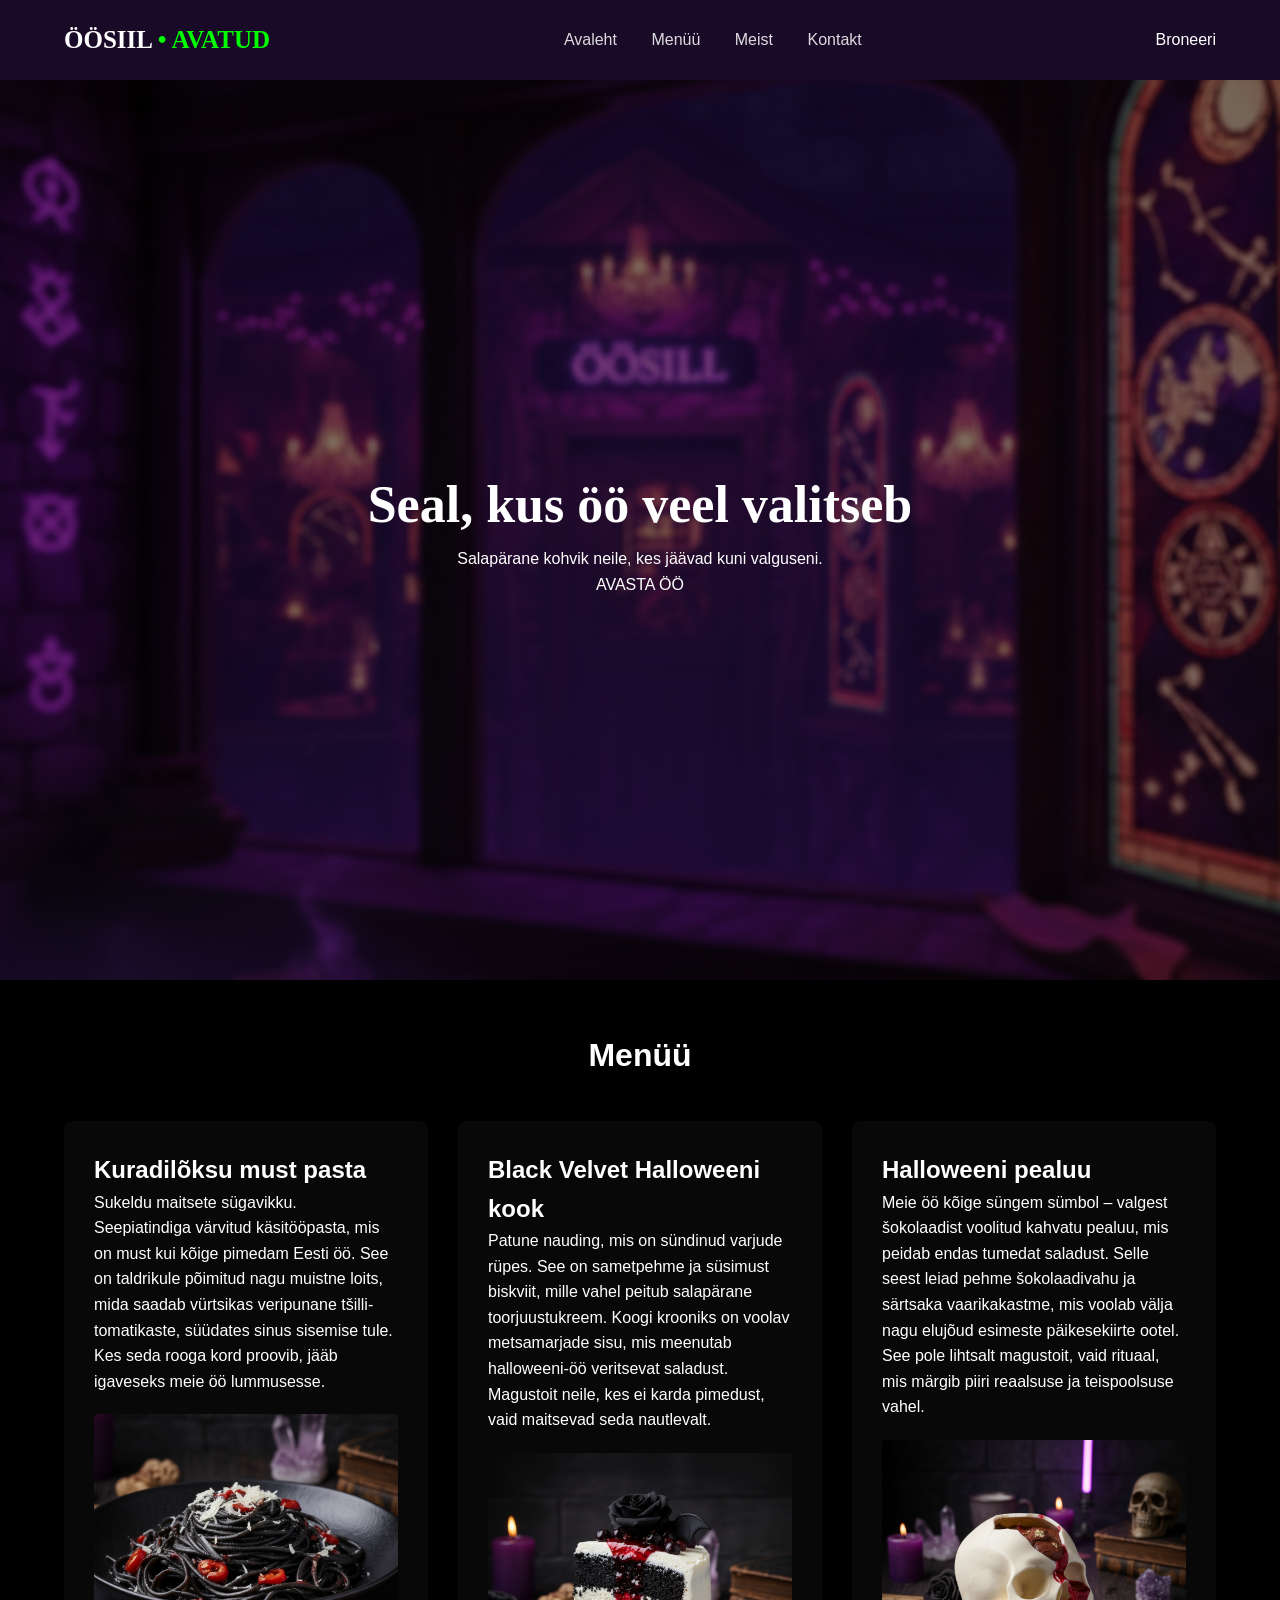
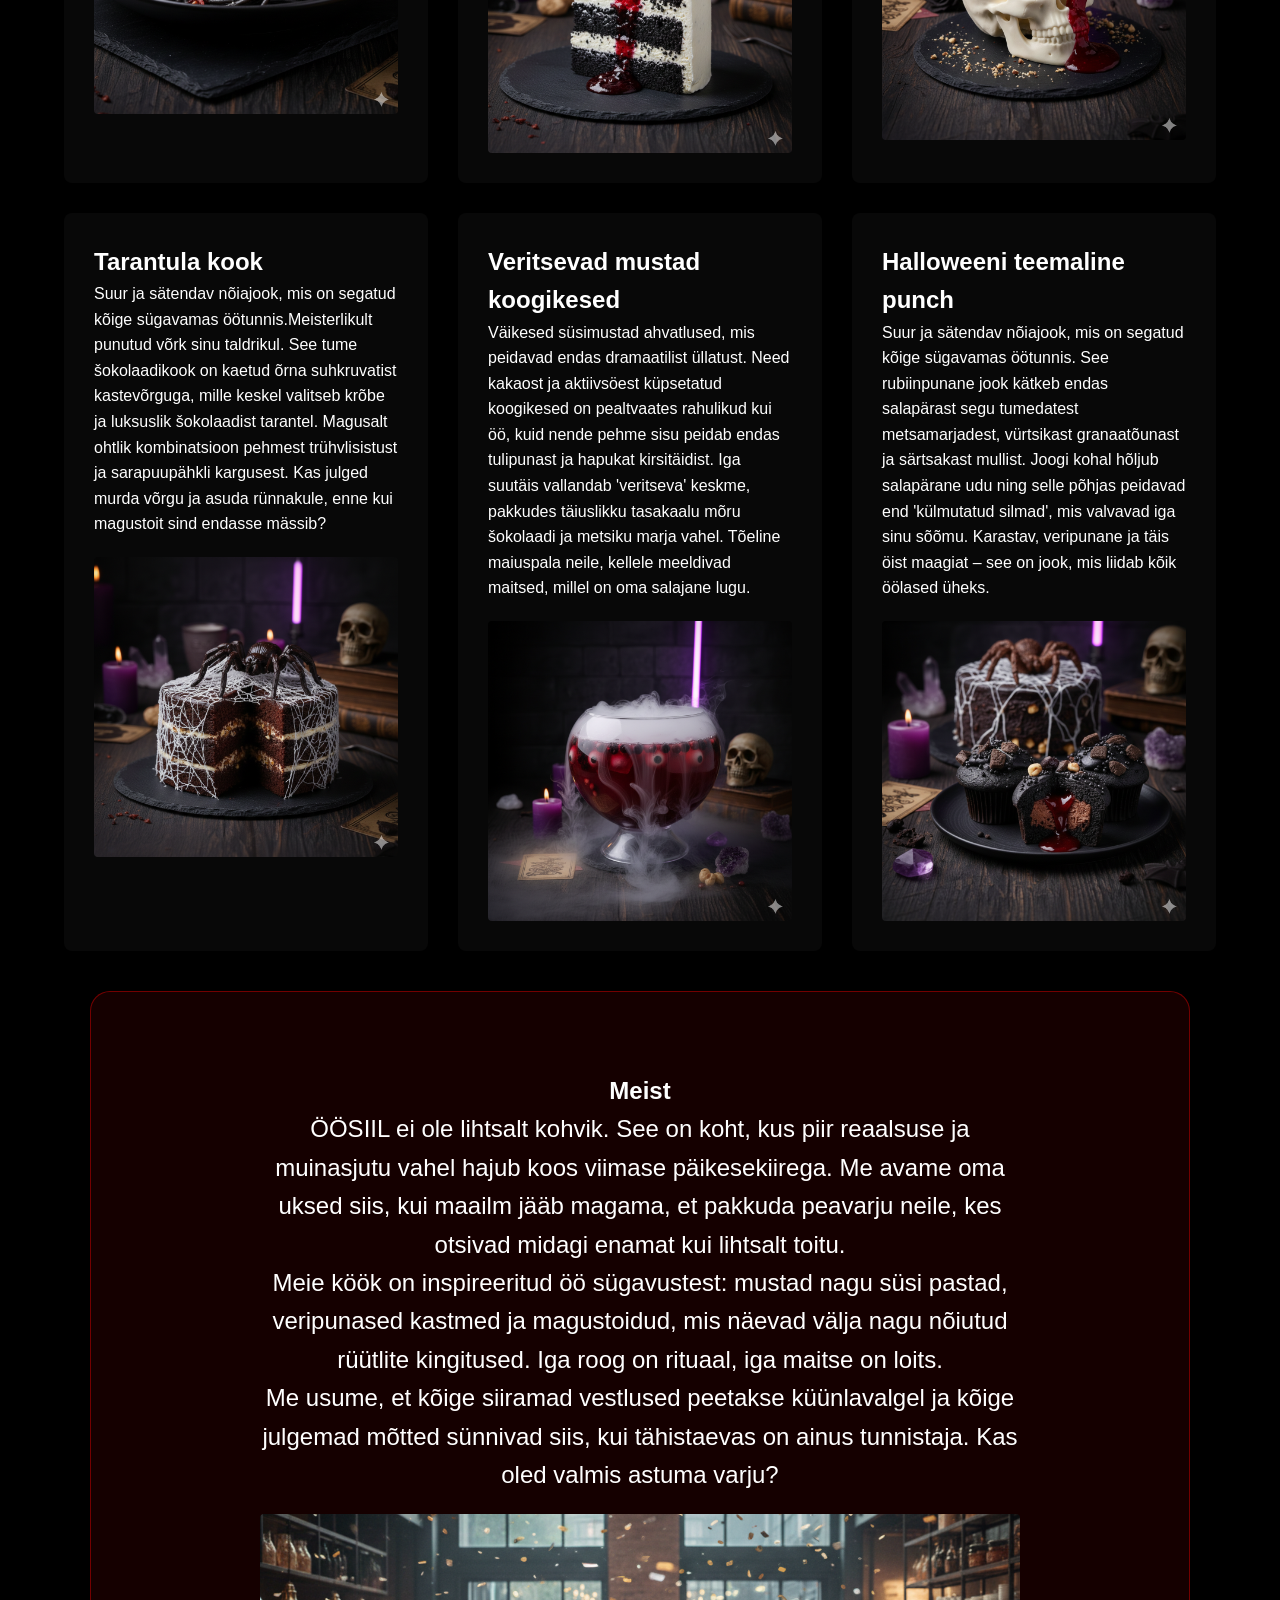
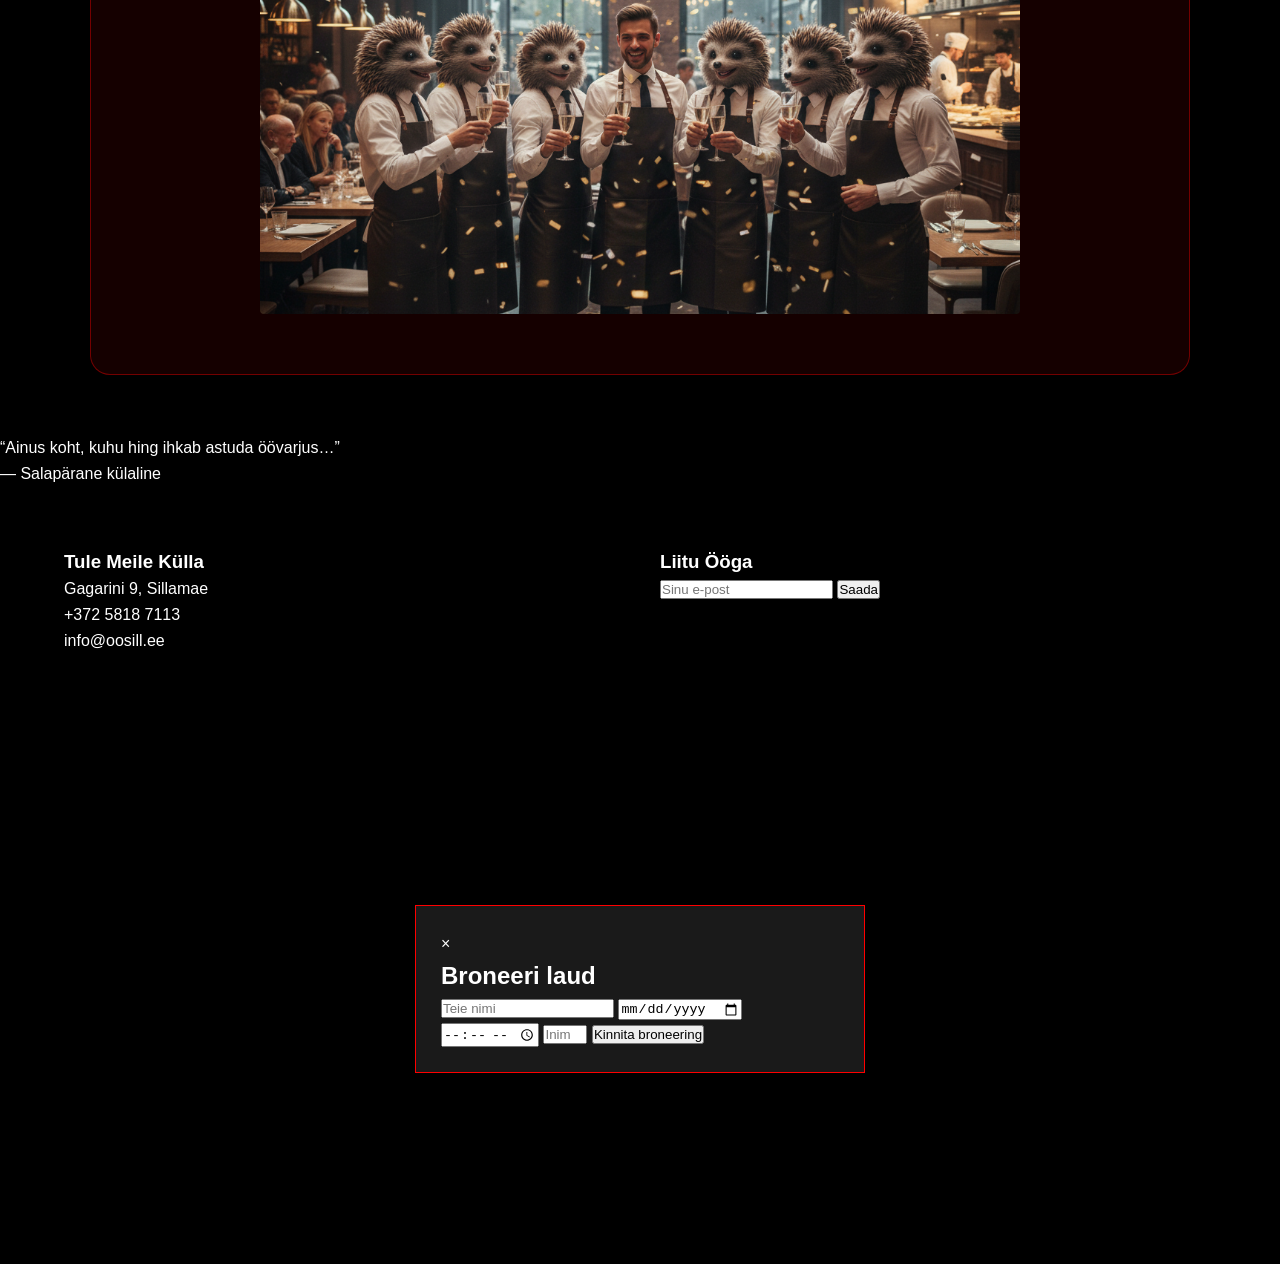
==== index.html @ 9bd5115f "Update index.html" ====
<!DOCTYPE html>
<html lang="et">
<head>
    <meta charset="UTF-8">
    <meta name="viewport" content="width=device-width, initial-scale=1.0">
    <title>ÖÖSIIL</title>
    <link rel="stylesheet" href="style.css">
</head>
<body>
<header class="top">
    <div class="logotip">ÖÖSIIL <span id="status-text"></span></div>
    <nav>
        <a href="#Avaleht">Avaleht</a>
        <a href="#Menüü">Menüü</a>
        <a href="#Meist">Meist</a>
        <a href="#Kontakt">Kontakt</a>
    </nav>
    <a class="button" href="#">Broneeri</a>
</header>
<section id="Avaleht" class="glavnoe">
    <div class="glavnoe-content">
        <h1>Seal, kus öö veel valitseb</h1>
        <p>Salapärane kohvik neile, kes jäävad kuni valguseni.</p>
        <a class="button large" href="#">AVASTA ÖÖ</a>
    </div>
</section>
<div class="text"><h1>Menüü</h1></div>
<section id="Menüü" class="sections">
    <div class="card">
        <h2>Kuradilõksu must pasta</h2>
        <p>
        Sukeldu maitsete sügavikku. Seepiatindiga värvitud käsitööpasta, mis on must kui kõige pimedam Eesti öö. See on taldrikule põimitud nagu muistne loits, mida saadab vürtsikas veripunane tšilli-tomatikaste, süüdates sinus sisemise tule. Kes seda rooga kord proovib, jääb igaveseks meie öö lummusesse.
        </p>
		<div class="cardimg1"></div>
    </div>
    <div class="card">
        <h2>Black Velvet Halloweeni kook</h2>
        <p>
        Patune nauding, mis on sündinud varjude rüpes. See on sametpehme ja süsimust biskviit, mille vahel peitub salapärane toorjuustukreem. Koogi krooniks on voolav metsamarjade sisu, mis meenutab halloweeni-öö veritsevat saladust. Magustoit neile, kes ei karda pimedust, vaid maitsevad seda nautlevalt.
        </p>
		<div class="cardimg2"></div>
    </div>
	<div class="card">
        <h2>Halloweeni pealuu</h2>
        <p>
        Meie öö kõige süngem sümbol – valgest šokolaadist voolitud kahvatu pealuu, mis peidab endas tumedat saladust. Selle seest leiad pehme šokolaadivahu ja särtsaka vaarikakastme, mis voolab välja nagu elujõud esimeste päikesekiirte ootel. See pole lihtsalt magustoit, vaid rituaal, mis märgib piiri reaalsuse ja teispoolsuse vahel.
        </p>
		<div class="cardimg3"></div>
    </div>
    <div class="card">
        <h2>Tarantula kook</h2>
        <p>
        Suur ja sätendav nõiajook, mis on segatud kõige sügavamas öötunnis.Meisterlikult punutud võrk sinu taldrikul. See tume šokolaadikook on kaetud õrna suhkruvatist kastevõrguga, mille keskel valitseb krõbe ja luksuslik šokolaadist tarantel. Magusalt ohtlik kombinatsioon pehmest trühvlisistust ja sarapuupähkli kargusest. Kas julged murda võrgu ja asuda rünnakule, enne kui magustoit sind endasse mässib?
        </p>
		<div class="cardimg4"></div>
    </div>
    <div class="card">
        <h2>Veritsevad mustad koogikesed</h2>
        <p>
        Väikesed süsimustad ahvatlused, mis peidavad endas dramaatilist üllatust. Need kakaost ja aktiivsöest küpsetatud koogikesed on pealtvaates rahulikud kui öö, kuid nende pehme sisu peidab endas tulipunast ja hapukat kirsitäidist. Iga suutäis vallandab 'veritseva' keskme, pakkudes täiuslikku tasakaalu mõru šokolaadi ja metsiku marja vahel. Tõeline maiuspala neile, kellele meeldivad maitsed, millel on oma salajane lugu.
        </p>
		<div class="cardimg5"></div>
    </div>
	<div class="card">
        <h2>Halloweeni teemaline punch</h2>
        <p>
        Suur ja sätendav nõiajook, mis on segatud kõige sügavamas öötunnis. See rubiinpunane jook kätkeb endas salapärast segu tumedatest metsamarjadest, vürtsikast granaatõunast ja särtsakast mullist. Joogi kohal hõljub salapärane udu ning selle põhjas peidavad end 'külmutatud silmad', mis valvavad iga sinu sõõmu. Karastav, veripunane ja täis öist maagiat – see on jook, mis liidab kõik öölased üheks.
        </p>
		<div class="cardimg6"></div>
    </div>
</section>
<section id="Meist" class="quote">
    <div class="about-box">
        <h1 class="text3">Meist</h1>
        <div class="text2">
            <p>ÖÖSIIL ei ole lihtsalt kohvik. See on koht, kus piir reaalsuse ja muinasjutu vahel hajub koos viimase päikesekiirega. Me avame oma uksed siis, kui maailm jääb magama, et pakkuda peavarju neile, kes otsivad midagi enamat kui lihtsalt toitu.<br>

Meie köök on inspireeritud öö sügavustest: mustad nagu süsi pastad, veripunased kastmed ja magustoidud, mis näevad välja nagu nõiutud rüütlite kingitused. Iga roog on rituaal, iga maitse on loits.<br>

Me usume, et kõige siiramad vestlused peetakse küünlavalgel ja kõige julgemad mõtted sünnivad siis, kui tähistaevas on ainus tunnistaja. Kas oled valmis astuma varju?</p>
<div class="cardimg7"></div>
        </div>
    </div>
    <blockquote>“Ainus koht, kuhu hing ihkab astuda öövarjus…”</blockquote>
    <span>— Salapärane külaline</span>
</section>

<footer id="Kontakt" class="footer">
    <div class="footer-left">
        <h3>Tule Meile Külla</h3>
        <p>Gagarini 9, Sillamae</p>
        <p>+372 5818 7113</p>
        <p>info@oosill.ee</p>
    </div>
    <div class="footer-right">
        <h3>Liitu Ööga</h3>
        <form>
            <input type="email" placeholder="Sinu e-post">
            <button type="submit">Saada</button>
        </form>
    </div>
</footer>
<div id="bookingModal" class="modal">
    <div class="modal-content">
        <span class="close">&times;</span>
        <h2>Broneeri laud</h2>
        <form id="bookingForm">
            <input type="text" placeholder="Teie nimi" required>
            <input type="date" required>
            <input type="time" required>
            <input type="number" placeholder="Inimeste arv" min="1" max="10" required>
            <button type="submit" class="button">Kinnita broneering</button>
        </form>
    </div>
</div>
<script>
	function updateStatus() {
    const statusElement = document.getElementById("status-text");
    const now = new Date();
    const hour = now.getHours();
    
    // Твое заведение работает с 18:00 до 06:00
    // Если сейчас час >= 18 ИЛИ час < 6 — значит открыто
    const isOpen = (hour >= 18 || hour < 6);

    if (isOpen) {
        statusElement.innerHTML = " • AVATUD";
        statusElement.style.color = "#00ff00"; // Зеленый, когда открыто
    } else {
        statusElement.innerHTML = " • SULETUD";
        statusElement.style.color = "red";     // Красный, когда закрыто
    }
}

// Запускаем проверку сразу при загрузке
updateStatus();
// И обновляем каждую минуту, чтобы статус менялся сам
setInterval(updateStatus, 60000);
	
    const modal = document.getElementById("bookingModal");
    const btns = document.querySelectorAll(".button"); // Находит все кнопки с классом button
    const span = document.getElementsByClassName("close")[0];
    const form = document.getElementById("bookingForm");

    // Открыть при клике
    btns.forEach(btn => {
        if (btn.innerText.includes("Broneeri") || btn.innerText.includes("AVASTA")) {
            btn.onclick = function(e) {
                e.preventDefault();
                modal.style.display = "block";
            }
        }
    });

    // Закрыть при клике на крестик
    span.onclick = function() {
        modal.style.display = "none";
    }

    // Закрыть при клике вне окна
    window.onclick = function(event) {
        if (event.target == modal) {
            modal.style.display = "none";
        }
    }

    // Обработка формы
    form.onsubmit = function(e) {
        e.preventDefault();
        alert("Aitäh! Teie broneering on vastu võetud. Ootame teid öövarjus.");
        modal.style.display = "none";
        form.reset();
    }
</script>
</body>
</html>
---- style.css ----
* {
    margin: 0;
    padding: 0;
    box-sizing: border-box;
}

body {
    font-family: 'Inter', sans-serif;
    background: black;
    color: white;
    line-height: 1.6;
    overflow-x: hidden; /* Запрещаем боковую прокрутку */
}

a {
    color: white;
    text-decoration: none;
}

/* ШАПКА */
.top {
    display: flex;
    justify-content: space-between;
    align-items: center;
    padding: 20px 5%; /* Используем % вместо px */
    position: sticky;
    top: 0;
    z-index: 1000;
    background: rgba(27, 11, 43, 0.95);
}

.logotip {
    font-family: 'Playfair Display', serif;
    font-size: 25px;
    font-weight: 900;
}

nav a {
    margin: 0 15px;
    font-size: 16px;
    opacity: 0.85;
}

/* ГЛАВНЫЙ ЭКРАН */
.glavnoe {
    background: linear-gradient(rgba(0,0,0,0.5), rgba(0,0,0,0.5)), url('cafe.png') center/cover no-repeat;
    min-height: 100vh; /* Занимает всю высоту экрана */
    display: flex;
    align-items: center;
    justify-content: center;
    text-align: center;
    padding: 20px;
}

.glavnoe-content h1 {
    font-family: 'Playfair Display', serif;
    font-size: clamp(32px, 8vw, 52px); /* Адаптивный размер шрифта */
}

/* ЗАГОЛОВКИ И ТЕКСТ */
.text, .text3 {
    margin-top: 50px;
    text-align: center;
}

.text2 {
    max-width: 800px;
    margin: 0 auto 30px;
    padding: 0 20px;
    font-size: clamp(16px, 4vw, 24px);
    text-align: center;
}

/* СЕТКА МЕНЮ */
.sections {
    display: grid;
    grid-template-columns: repeat(auto-fit, minmax(300px, 1fr)); /* Умная сетка */
    gap: 30px;
    padding: 40px 5%;
}

.card {
    background: rgba(255, 255, 255, 0.03);
    padding: 30px;
    border-radius: 8px;
    display: flex;
    flex-direction: column;
}

/* КАРТИНКИ (ГЛАВНОЕ ИСПРАВЛЕНИЕ) */
[class^="cardimg"] {
    width: 100% !important; /* Всегда на всю ширину контейнера */
    height: 300px;
    background-size: cover;
    background-position: center;
    margin-top: 20px;
    border-radius: 4px;
}

.cardimg1 { background-image: url('1.png'); }
.cardimg2 { background-image: url('2.png'); }
.cardimg3 { background-image: url('3.png'); }
.cardimg4 { background-image: url('4.png'); }
.cardimg5 { background-image: url('5.png'); }
.cardimg6 { background-image: url('6.png'); }

.cardimg7 { 
    background-image: url('ofic.png'); 
    height: 400px;
    max-width: 100%; /* Больше не вылазит за экран */
}

/* СЕКЦИЯ MEIST */
.about-box {
    max-width: 1100px;
    margin: 0 auto 60px;
    padding: 30px;
    background: rgba(139, 0, 0, 0.15);
    border: 1px solid rgba(255, 0, 0, 0.4);
    border-radius: 20px;
}

/* ФУТЕР */
.footer {
    display: grid;
    grid-template-columns: repeat(auto-fit, minmax(250px, 1fr));
    gap: 40px;
    padding: 60px 5%;
    background: rgba(0, 0, 0, 0.5);
    text-align: left;
}

/* МОДАЛКА */
.modal-content {
    background-color: #1a1a1a;
    margin: 15% auto;
    padding: 25px;
    border: 1px solid red;
    width: 90%;
    max-width: 450px;
}

/* --- АДАПТИВНОСТЬ ДЛЯ ТЕЛЕФОНОВ --- */
@media (max-width: 768px) {
    .top {
        flex-direction: column;
        padding: 15px;
        gap: 10px;
    }

    nav a {
        margin: 0 8px;
        font-size: 14px;
    }

    .sections {
        padding: 20px 5%;
    }

    .cardimg7 {
        height: 250px;
    }

    .footer {
        text-align: center;
    }

    form {
        flex-direction: column;
    }
}
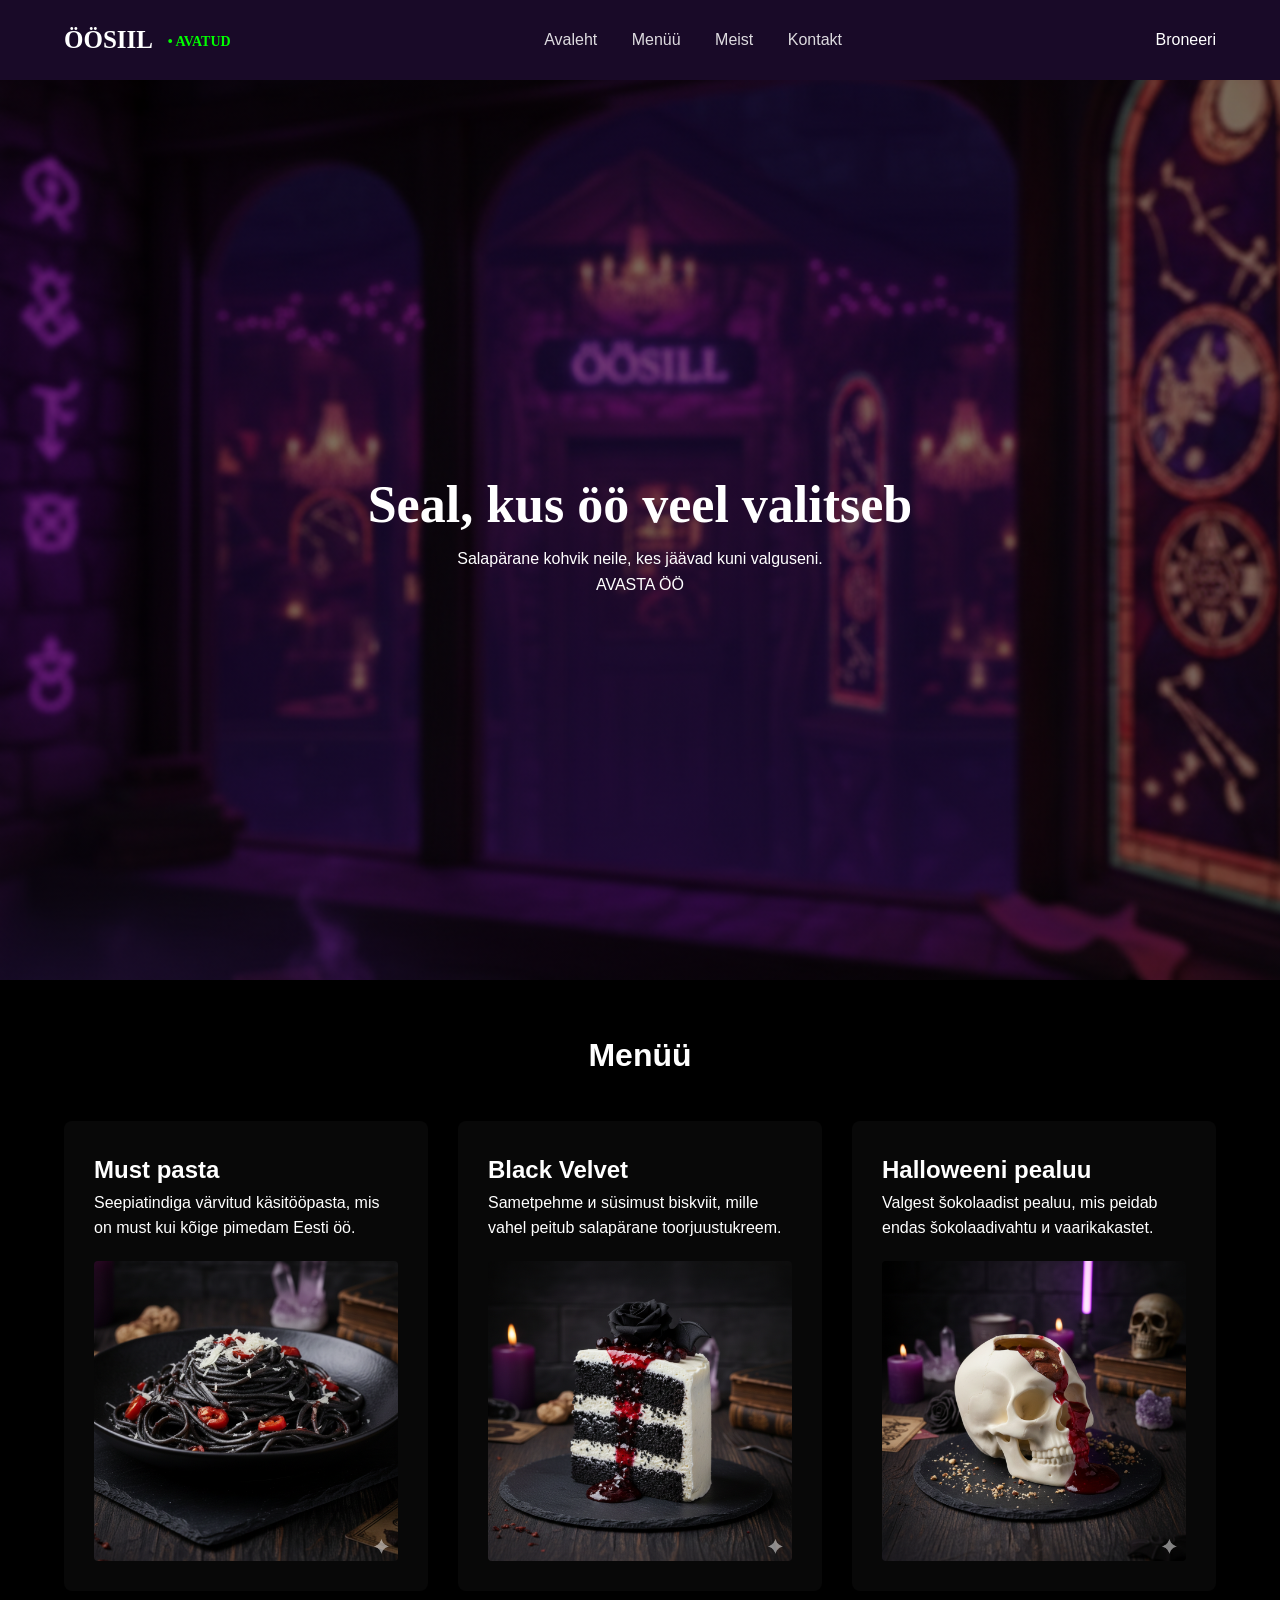
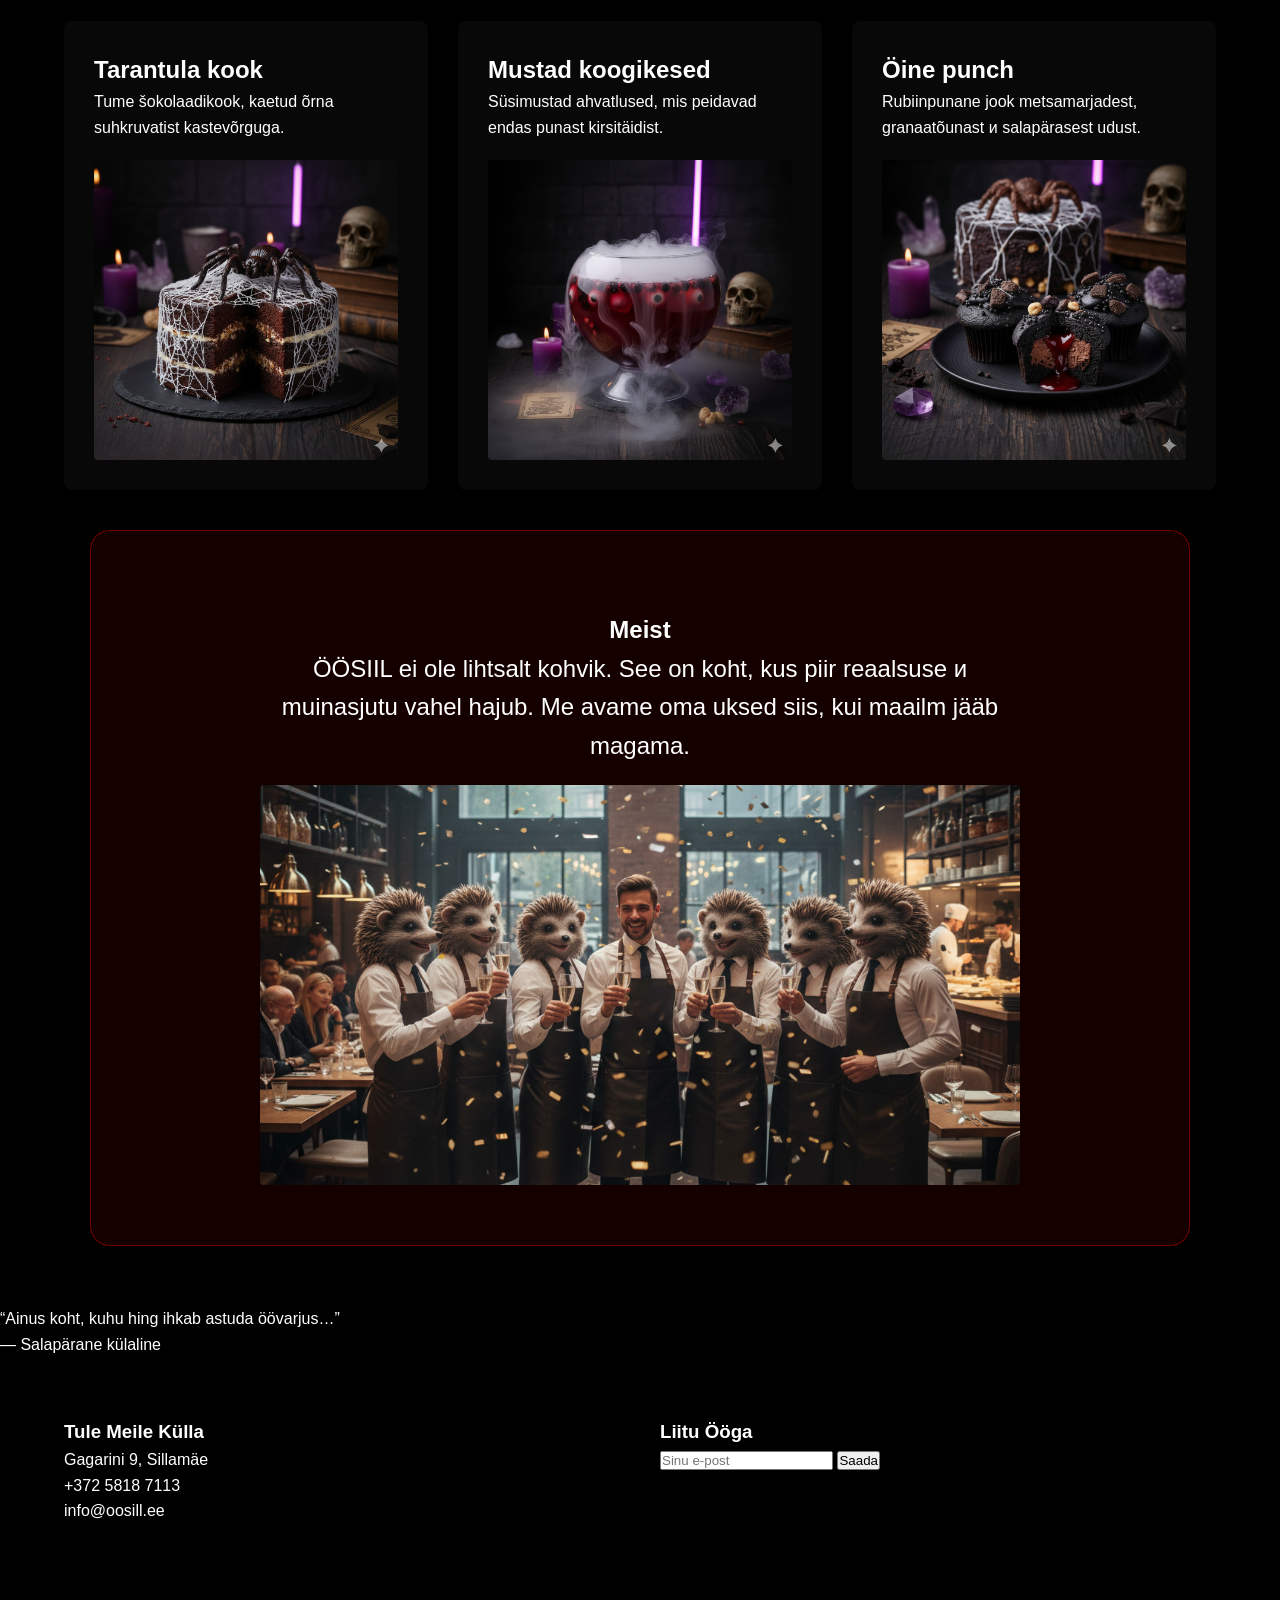
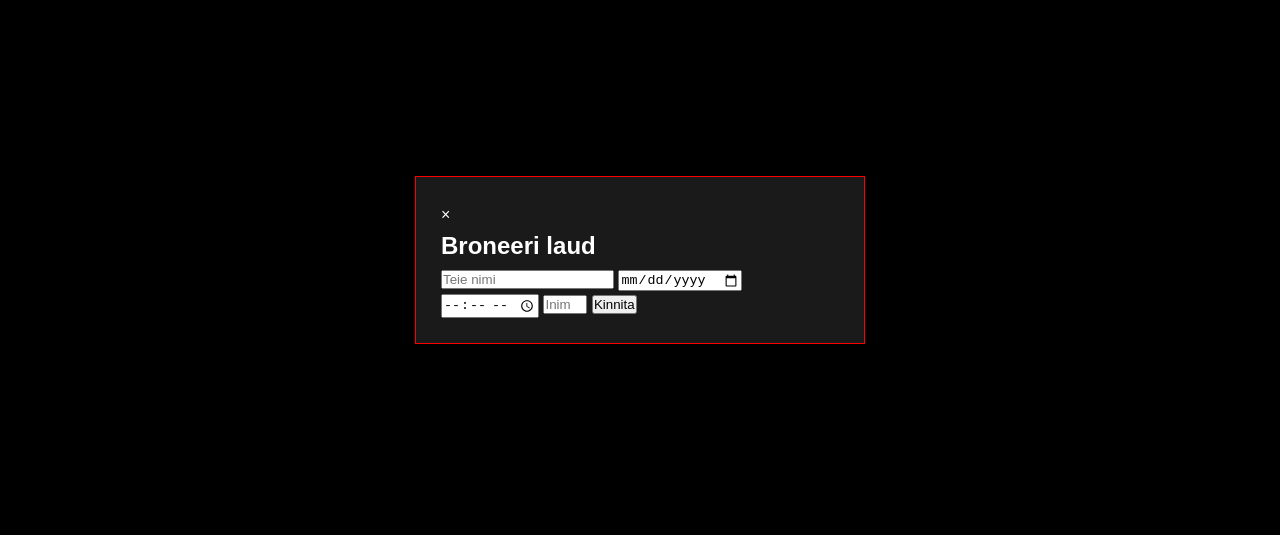
==== commit bc60aa8a: "Update index.html" ====
--- a/index.html
+++ b/index.html
@@ -7,6 +7,7 @@
     <link rel="stylesheet" href="style.css">
 </head>
 <body>
+
 <header class="top">
     <div class="logotip">ÖÖSIIL <span id="status-text"></span></div>
     <nav>
@@ -15,70 +16,58 @@
         <a href="#Meist">Meist</a>
         <a href="#Kontakt">Kontakt</a>
     </nav>
-    <a class="button" href="#">Broneeri</a>
+    <a class="button broneeri-btn" href="#">Broneeri</a>
 </header>
+
 <section id="Avaleht" class="glavnoe">
     <div class="glavnoe-content">
         <h1>Seal, kus öö veel valitseb</h1>
         <p>Salapärane kohvik neile, kes jäävad kuni valguseni.</p>
-        <a class="button large" href="#">AVASTA ÖÖ</a>
+        <a class="button large avasta-btn" href="#">AVASTA ÖÖ</a>
     </div>
 </section>
+
 <div class="text"><h1>Menüü</h1></div>
+
 <section id="Menüü" class="sections">
     <div class="card">
-        <h2>Kuradilõksu must pasta</h2>
-        <p>
-        Sukeldu maitsete sügavikku. Seepiatindiga värvitud käsitööpasta, mis on must kui kõige pimedam Eesti öö. See on taldrikule põimitud nagu muistne loits, mida saadab vürtsikas veripunane tšilli-tomatikaste, süüdates sinus sisemise tule. Kes seda rooga kord proovib, jääb igaveseks meie öö lummusesse.
-        </p>
-		<div class="cardimg1"></div>
+        <h2>Must pasta</h2>
+        <p>Seepiatindiga värvitud käsitööpasta, mis on must kui kõige pimedam Eesti öö.</p>
+        <div class="cardimg1"></div>
     </div>
     <div class="card">
-        <h2>Black Velvet Halloweeni kook</h2>
-        <p>
-        Patune nauding, mis on sündinud varjude rüpes. See on sametpehme ja süsimust biskviit, mille vahel peitub salapärane toorjuustukreem. Koogi krooniks on voolav metsamarjade sisu, mis meenutab halloweeni-öö veritsevat saladust. Magustoit neile, kes ei karda pimedust, vaid maitsevad seda nautlevalt.
-        </p>
-		<div class="cardimg2"></div>
+        <h2>Black Velvet</h2>
+        <p>Sametpehme и süsimust biskviit, mille vahel peitub salapärane toorjuustukreem.</p>
+        <div class="cardimg2"></div>
     </div>
-	<div class="card">
+    <div class="card">
         <h2>Halloweeni pealuu</h2>
-        <p>
-        Meie öö kõige süngem sümbol – valgest šokolaadist voolitud kahvatu pealuu, mis peidab endas tumedat saladust. Selle seest leiad pehme šokolaadivahu ja särtsaka vaarikakastme, mis voolab välja nagu elujõud esimeste päikesekiirte ootel. See pole lihtsalt magustoit, vaid rituaal, mis märgib piiri reaalsuse ja teispoolsuse vahel.
-        </p>
-		<div class="cardimg3"></div>
+        <p>Valgest šokolaadist pealuu, mis peidab endas šokolaadivahtu и vaarikakastet.</p>
+        <div class="cardimg3"></div>
     </div>
     <div class="card">
         <h2>Tarantula kook</h2>
-        <p>
-        Suur ja sätendav nõiajook, mis on segatud kõige sügavamas öötunnis.Meisterlikult punutud võrk sinu taldrikul. See tume šokolaadikook on kaetud õrna suhkruvatist kastevõrguga, mille keskel valitseb krõbe ja luksuslik šokolaadist tarantel. Magusalt ohtlik kombinatsioon pehmest trühvlisistust ja sarapuupähkli kargusest. Kas julged murda võrgu ja asuda rünnakule, enne kui magustoit sind endasse mässib?
-        </p>
-		<div class="cardimg4"></div>
+        <p>Tume šokolaadikook, kaetud õrna suhkruvatist kastevõrguga.</p>
+        <div class="cardimg4"></div>
     </div>
     <div class="card">
-        <h2>Veritsevad mustad koogikesed</h2>
-        <p>
-        Väikesed süsimustad ahvatlused, mis peidavad endas dramaatilist üllatust. Need kakaost ja aktiivsöest küpsetatud koogikesed on pealtvaates rahulikud kui öö, kuid nende pehme sisu peidab endas tulipunast ja hapukat kirsitäidist. Iga suutäis vallandab 'veritseva' keskme, pakkudes täiuslikku tasakaalu mõru šokolaadi ja metsiku marja vahel. Tõeline maiuspala neile, kellele meeldivad maitsed, millel on oma salajane lugu.
-        </p>
-		<div class="cardimg5"></div>
+        <h2>Mustad koogikesed</h2>
+        <p>Süsimustad ahvatlused, mis peidavad endas punast kirsitäidist.</p>
+        <div class="cardimg5"></div>
     </div>
-	<div class="card">
-        <h2>Halloweeni teemaline punch</h2>
-        <p>
-        Suur ja sätendav nõiajook, mis on segatud kõige sügavamas öötunnis. See rubiinpunane jook kätkeb endas salapärast segu tumedatest metsamarjadest, vürtsikast granaatõunast ja särtsakast mullist. Joogi kohal hõljub salapärane udu ning selle põhjas peidavad end 'külmutatud silmad', mis valvavad iga sinu sõõmu. Karastav, veripunane ja täis öist maagiat – see on jook, mis liidab kõik öölased üheks.
-        </p>
-		<div class="cardimg6"></div>
+    <div class="card">
+        <h2>Öine punch</h2>
+        <p>Rubiinpunane jook metsamarjadest, granaatõunast и salapärasest udust.</p>
+        <div class="cardimg6"></div>
     </div>
 </section>
+
 <section id="Meist" class="quote">
     <div class="about-box">
         <h1 class="text3">Meist</h1>
         <div class="text2">
-            <p>ÖÖSIIL ei ole lihtsalt kohvik. See on koht, kus piir reaalsuse ja muinasjutu vahel hajub koos viimase päikesekiirega. Me avame oma uksed siis, kui maailm jääb magama, et pakkuda peavarju neile, kes otsivad midagi enamat kui lihtsalt toitu.<br>
-
-Meie köök on inspireeritud öö sügavustest: mustad nagu süsi pastad, veripunased kastmed ja magustoidud, mis näevad välja nagu nõiutud rüütlite kingitused. Iga roog on rituaal, iga maitse on loits.<br>
-
-Me usume, et kõige siiramad vestlused peetakse küünlavalgel ja kõige julgemad mõtted sünnivad siis, kui tähistaevas on ainus tunnistaja. Kas oled valmis astuma varju?</p>
-<div class="cardimg7"></div>
+            <p>ÖÖSIIL ei ole lihtsalt kohvik. See on koht, kus piir reaalsuse и muinasjutu vahel hajub. Me avame oma uksed siis, kui maailm jääb magama.</p>
+            <div class="cardimg7"></div>
         </div>
     </div>
     <blockquote>“Ainus koht, kuhu hing ihkab astuda öövarjus…”</blockquote>
@@ -88,7 +77,7 @@
 <footer id="Kontakt" class="footer">
     <div class="footer-left">
         <h3>Tule Meile Külla</h3>
-        <p>Gagarini 9, Sillamae</p>
+        <p>Gagarini 9, Sillamäe</p>
         <p>+372 5818 7113</p>
         <p>info@oosill.ee</p>
     </div>
@@ -100,6 +89,7 @@
         </form>
     </div>
 </footer>
+
 <div id="bookingModal" class="modal">
     <div class="modal-content">
         <span class="close">&times;</span>
@@ -109,71 +99,44 @@
             <input type="date" required>
             <input type="time" required>
             <input type="number" placeholder="Inimeste arv" min="1" max="10" required>
-            <button type="submit" class="button">Kinnita broneering</button>
+            <button type="submit" class="button">Kinnita</button>
         </form>
     </div>
 </div>
+
 <script>
-	function updateStatus() {
-    const statusElement = document.getElementById("status-text");
-    const now = new Date();
-    const hour = now.getHours();
-    
-    // Твое заведение работает с 18:00 до 06:00
-    // Если сейчас час >= 18 ИЛИ час < 6 — значит открыто
-    const isOpen = (hour >= 18 || hour < 6);
+    // СТАТУС AVATUD / SULETUD
+    function updateStatus() {
+        const statusElement = document.getElementById("status-text");
+        const now = new Date();
+        const hour = now.getHours();
+        const isOpen = (hour >= 18 || hour < 6);
+        if (isOpen) {
+            statusElement.innerHTML = " • AVATUD";
+            statusElement.style.color = "#00ff00";
+        } else {
+            statusElement.innerHTML = " • SULETUD";
+            statusElement.style.color = "red";
+        }
+    }
+    updateStatus();
+    setInterval(updateStatus, 60000);
 
-    if (isOpen) {
-        statusElement.innerHTML = " • AVATUD";
-        statusElement.style.color = "#00ff00"; // Зеленый, когда открыто
-    } else {
-        statusElement.innerHTML = " • SULETUD";
-        statusElement.style.color = "red";     // Красный, когда закрыто
-    }
-}
+    // МОДАЛЬНОЕ ОКНО
+    const modal = document.getElementById("bookingModal");
+    const btns = document.querySelectorAll(".broneeri-btn, .avasta-btn");
+    const span = document.getElementsByClassName("close")[0];
 
-// Запускаем проверку сразу при загрузке
-updateStatus();
-// И обновляем каждую минуту, чтобы статус менялся сам
-setInterval(updateStatus, 60000);
-	
-    const modal = document.getElementById("bookingModal");
-    const btns = document.querySelectorAll(".button"); // Находит все кнопки с классом button
-    const span = document.getElementsByClassName("close")[0];
-    const form = document.getElementById("bookingForm");
-
-    // Открыть при клике
     btns.forEach(btn => {
-        if (btn.innerText.includes("Broneeri") || btn.innerText.includes("AVASTA")) {
-            btn.onclick = function(e) {
-                e.preventDefault();
-                modal.style.display = "block";
-            }
+        btn.onclick = function(e) {
+            e.preventDefault();
+            modal.style.display = "block";
         }
     });
 
-    // Закрыть при клике на крестик
-    span.onclick = function() {
-        modal.style.display = "none";
-    }
+    span.onclick = function() { modal.style.display = "none"; }
+    window.onclick = function(event) { if (event.target == modal) modal.style.display = "none"; }
+</script>
 
-    // Закрыть при клике вне окна
-    window.onclick = function(event) {
-        if (event.target == modal) {
-            modal.style.display = "none";
-        }
-    }
-
-    // Обработка формы
-    form.onsubmit = function(e) {
-        e.preventDefault();
-        alert("Aitäh! Teie broneering on vastu võetud. Ootame teid öövarjus.");
-        modal.style.display = "none";
-        form.reset();
-    }
-</script>
 </body>
 </html>
-
-
-
--- a/style.css
+++ b/style.css
@@ -139,7 +139,13 @@
     width: 90%;
     max-width: 450px;
 }
-
+#status-text {
+    font-size: 14px;      /* Делаем статус чуть меньше основного логотипа */
+    text-transform: uppercase;
+    font-weight: bold;
+    margin-left: 10px;    /* Отступ от названия */
+    vertical-align: middle;
+}
 /* --- АДАПТИВНОСТЬ ДЛЯ ТЕЛЕФОНОВ --- */
 @media (max-width: 768px) {
     .top {
@@ -169,3 +175,4 @@
         flex-direction: column;
     }
 }
+
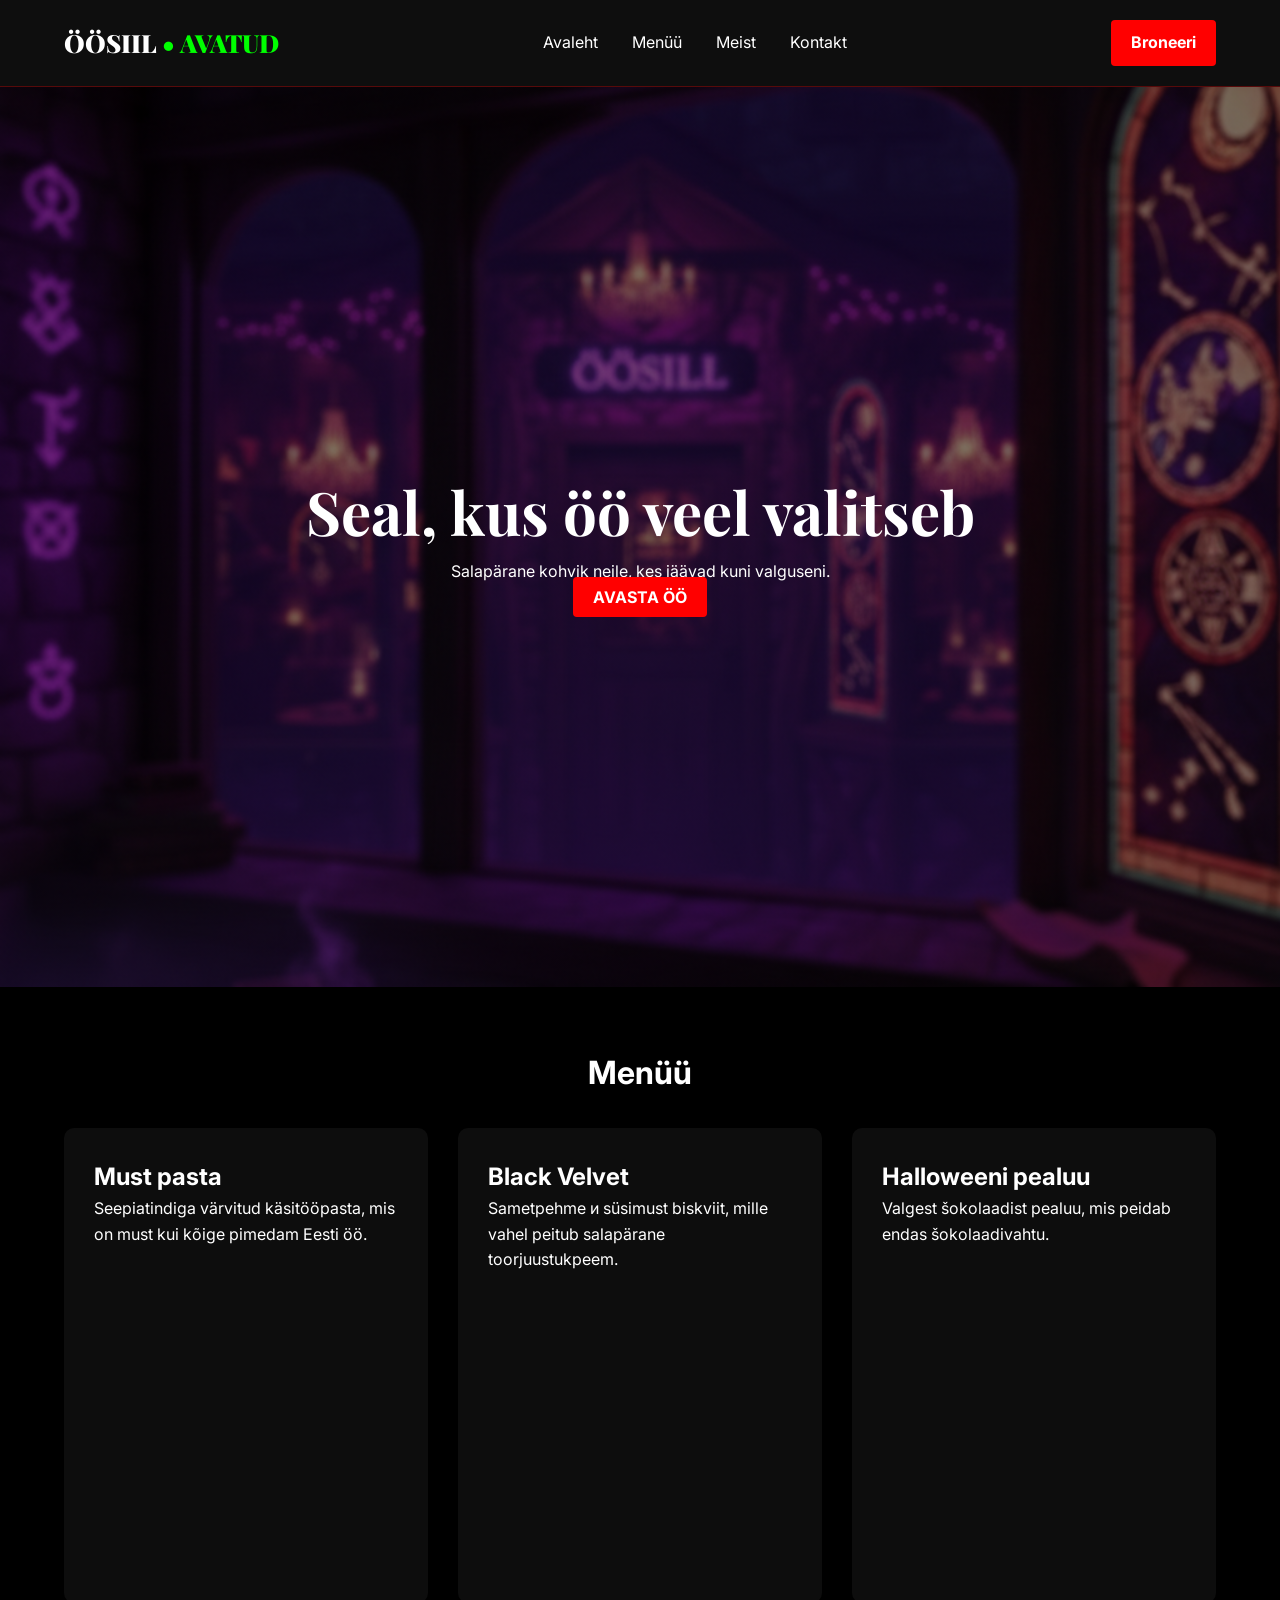
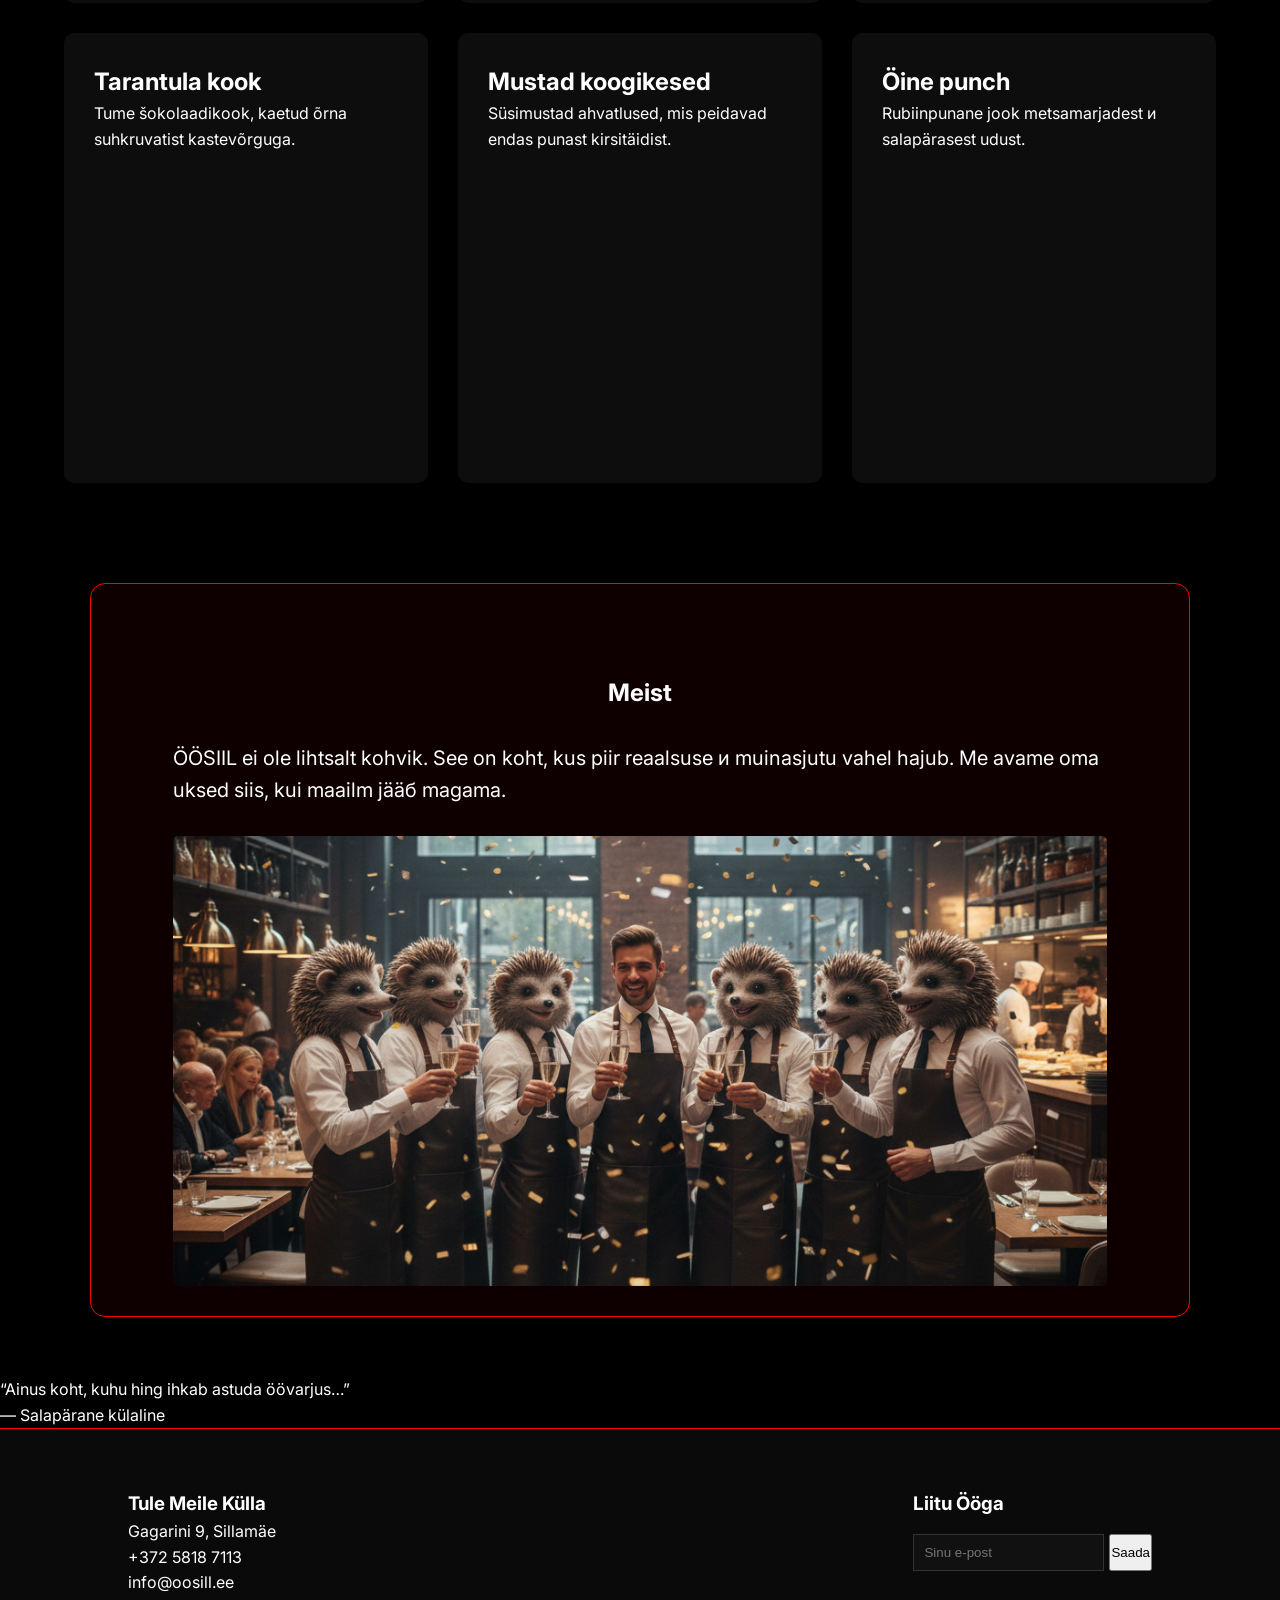
==== commit 71c31259: "Update index.html" ====
--- a/index.html
+++ b/index.html
@@ -5,6 +5,7 @@
     <meta name="viewport" content="width=device-width, initial-scale=1.0">
     <title>ÖÖSIIL</title>
     <link rel="stylesheet" href="style.css">
+    <link href="https://fonts.googleapis.com/css2?family=Inter:wght@300;400;700&family=Playfair+Display:wght@700;900&display=swap" rel="stylesheet">
 </head>
 <body>
 
@@ -37,12 +38,12 @@
     </div>
     <div class="card">
         <h2>Black Velvet</h2>
-        <p>Sametpehme и süsimust biskviit, mille vahel peitub salapärane toorjuustukreem.</p>
+        <p>Sametpehme и süsimust biskviit, mille vahel peitub salapärane toorjuustukреem.</p>
         <div class="cardimg2"></div>
     </div>
     <div class="card">
         <h2>Halloweeni pealuu</h2>
-        <p>Valgest šokolaadist pealuu, mis peidab endas šokolaadivahtu и vaarikakastet.</p>
+        <p>Valgest šokolaadist pealuu, mis peidab endas šokolaadivahtu.</p>
         <div class="cardimg3"></div>
     </div>
     <div class="card">
@@ -57,7 +58,7 @@
     </div>
     <div class="card">
         <h2>Öine punch</h2>
-        <p>Rubiinpunane jook metsamarjadest, granaatõunast и salapärasest udust.</p>
+        <p>Rubiinpunane jook metsamarjadest и salapärasest udust.</p>
         <div class="cardimg6"></div>
     </div>
 </section>
@@ -66,7 +67,7 @@
     <div class="about-box">
         <h1 class="text3">Meist</h1>
         <div class="text2">
-            <p>ÖÖSIIL ei ole lihtsalt kohvik. See on koht, kus piir reaalsuse и muinasjutu vahel hajub. Me avame oma uksed siis, kui maailm jääb magama.</p>
+            <p>ÖÖSIIL ei ole lihtsalt kohvik. See on koht, kus piir reaalsuse и muinasjutu vahel hajub. Me avame oma uksed siis, kui maailm jääб magama.</p>
             <div class="cardimg7"></div>
         </div>
     </div>
@@ -125,18 +126,13 @@
     // МОДАЛЬНОЕ ОКНО
     const modal = document.getElementById("bookingModal");
     const btns = document.querySelectorAll(".broneeri-btn, .avasta-btn");
-    const span = document.getElementsByClassName("close")[0];
+    const span = document.querySelector(".close");
 
     btns.forEach(btn => {
-        btn.onclick = function(e) {
-            e.preventDefault();
-            modal.style.display = "block";
-        }
+        btn.onclick = (e) => { e.preventDefault(); modal.style.display = "block"; }
     });
-
-    span.onclick = function() { modal.style.display = "none"; }
-    window.onclick = function(event) { if (event.target == modal) modal.style.display = "none"; }
+    span.onclick = () => { modal.style.display = "none"; }
+    window.onclick = (event) => { if (event.target == modal) modal.style.display = "none"; }
 </script>
-
 </body>
 </html>
--- a/style.css
+++ b/style.css
@@ -1,3 +1,4 @@
+/* БАЗОВЫЕ СТИЛИ */
 * {
     margin: 0;
     padding: 0;
@@ -9,12 +10,7 @@
     background: black;
     color: white;
     line-height: 1.6;
-    overflow-x: hidden; /* Запрещаем боковую прокрутку */
-}
-
-a {
-    color: white;
-    text-decoration: none;
+    overflow-x: hidden;
 }
 
 /* ШАПКА */
@@ -22,92 +18,81 @@
     display: flex;
     justify-content: space-between;
     align-items: center;
-    padding: 20px 5%; /* Используем % вместо px */
+    padding: 20px 5%;
     position: sticky;
     top: 0;
     z-index: 1000;
-    background: rgba(27, 11, 43, 0.95);
+    background: rgba(15, 15, 15, 0.95);
+    border-bottom: 1px solid rgba(255, 0, 0, 0.3);
 }
 
 .logotip {
     font-family: 'Playfair Display', serif;
-    font-size: 25px;
+    font-size: clamp(18px, 4vw, 25px);
     font-weight: 900;
 }
 
 nav a {
     margin: 0 15px;
     font-size: 16px;
-    opacity: 0.85;
+    color: white;
+    text-decoration: none;
+    transition: 0.3s;
+}
+
+nav a:hover { color: red; }
+
+.button {
+    background: red;
+    color: white;
+    padding: 10px 20px;
+    border-radius: 4px;
+    text-decoration: none;
+    font-weight: bold;
+    border: none;
+    cursor: pointer;
 }
 
 /* ГЛАВНЫЙ ЭКРАН */
 .glavnoe {
     background: linear-gradient(rgba(0,0,0,0.5), rgba(0,0,0,0.5)), url('cafe.png') center/cover no-repeat;
-    min-height: 100vh; /* Занимает всю высоту экрана */
+    height: 100vh;
     display: flex;
     align-items: center;
     justify-content: center;
     text-align: center;
-    padding: 20px;
 }
 
 .glavnoe-content h1 {
     font-family: 'Playfair Display', serif;
-    font-size: clamp(32px, 8vw, 52px); /* Адаптивный размер шрифта */
+    font-size: clamp(30px, 8vw, 60px);
 }
 
-/* ЗАГОЛОВКИ И ТЕКСТ */
-.text, .text3 {
-    margin-top: 50px;
-    text-align: center;
-}
+/* МЕНЮ */
+.text, .text3 { text-align: center; margin: 60px 0 30px; }
 
-.text2 {
-    max-width: 800px;
-    margin: 0 auto 30px;
-    padding: 0 20px;
-    font-size: clamp(16px, 4vw, 24px);
-    text-align: center;
-}
-
-/* СЕТКА МЕНЮ */
 .sections {
     display: grid;
-    grid-template-columns: repeat(auto-fit, minmax(300px, 1fr)); /* Умная сетка */
+    grid-template-columns: repeat(auto-fit, minmax(300px, 1fr));
     gap: 30px;
-    padding: 40px 5%;
+    padding: 0 5% 100px;
 }
 
 .card {
-    background: rgba(255, 255, 255, 0.03);
+    background: rgba(255, 255, 255, 0.05);
     padding: 30px;
-    border-radius: 8px;
+    border-radius: 10px;
     display: flex;
     flex-direction: column;
 }
 
-/* КАРТИНКИ (ГЛАВНОЕ ИСПРАВЛЕНИЕ) */
 [class^="cardimg"] {
-    width: 100% !important; /* Всегда на всю ширину контейнера */
+    width: 100%;
     height: 300px;
     background-size: cover;
     background-position: center;
-    margin-top: 20px;
-    border-radius: 4px;
-}
-
-.cardimg1 { background-image: url('1.png'); }
-.cardimg2 { background-image: url('2.png'); }
-.cardimg3 { background-image: url('3.png'); }
-.cardimg4 { background-image: url('4.png'); }
-.cardimg5 { background-image: url('5.png'); }
-.cardimg6 { background-image: url('6.png'); }
-
-.cardimg7 { 
-    background-image: url('ofic.png'); 
-    height: 400px;
-    max-width: 100%; /* Больше не вылазит за экран */
+    margin-top: auto;
+    border-radius: 5px;
 }
 
 /* СЕКЦИЯ MEIST */
@@ -115,64 +100,43 @@
     max-width: 1100px;
     margin: 0 auto 60px;
     padding: 30px;
-    background: rgba(139, 0, 0, 0.15);
-    border: 1px solid rgba(255, 0, 0, 0.4);
-    border-radius: 20px;
+    background: rgba(139, 0, 0, 0.1);
+    border: 1px solid red;
+    border-radius: 15px;
 }
+
+.cardimg7 {
+    background: url('ofic.png') center/cover no-repeat;
+    width: 100%;
+    height: clamp(250px, 50vh, 450px);
+    margin-top: 30px;
+}
+
+.text2 { padding: 0 5%; font-size: clamp(16px, 3vw, 20px); }
 
 /* ФУТЕР */
 .footer {
-    display: grid;
-    grid-template-columns: repeat(auto-fit, minmax(250px, 1fr));
+    display: flex;
+    justify-content: space-between;
+    flex-wrap: wrap;
     gap: 40px;
-    padding: 60px 5%;
-    background: rgba(0, 0, 0, 0.5);
-    text-align: left;
+    padding: 60px 10%;
+    background: #0a0a0a;
+    border-top: 1px solid red;
 }
 
+.footer-right form { display: flex; gap: 5px; margin-top: 15px; }
+.footer-right input { flex: 1; padding: 10px; background: #111; border: 1px solid #333; color: white; }
+
 /* МОДАЛКА */
-.modal-content {
-    background-color: #1a1a1a;
-    margin: 15% auto;
-    padding: 25px;
-    border: 1px solid red;
-    width: 90%;
-    max-width: 450px;
+.modal { display: none; position: fixed; z-index: 2000; left: 0; top: 0; width: 100%; height: 100%; background: rgba(0,0,0,0.9); }
+.modal-content { background: #1a1a1a; margin: 10% auto; padding: 30px; width: 90%; max-width: 400px; border: 1px solid red; }
+#bookingForm input { width: 100%; margin-bottom: 10px; padding: 10px; background: #000; border: 1px solid #333; color: white; }
+
+/* АДАПТИВНОСТЬ */
+@media (max-width: 768px) {
+    .top { flex-direction: column; gap: 15px; }
+    nav { display: flex; flex-wrap: wrap; justify-content: center; gap: 10px; }
+    nav a { margin: 0 5px; font-size: 14px; }
+    .footer { text-align: center; justify-content: center; }
 }
-#status-text {
-    font-size: 14px;      /* Делаем статус чуть меньше основного логотипа */
-    text-transform: uppercase;
-    font-weight: bold;
-    margin-left: 10px;    /* Отступ от названия */
-    vertical-align: middle;
-}
-/* --- АДАПТИВНОСТЬ ДЛЯ ТЕЛЕФОНОВ --- */
-@media (max-width: 768px) {
-    .top {
-        flex-direction: column;
-        padding: 15px;
-        gap: 10px;
-    }
-
-    nav a {
-        margin: 0 8px;
-        font-size: 14px;
-    }
-
-    .sections {
-        padding: 20px 5%;
-    }
-
-    .cardimg7 {
-        height: 250px;
-    }
-
-    .footer {
-        text-align: center;
-    }
-
-    form {
-        flex-direction: column;
-    }
-}
-
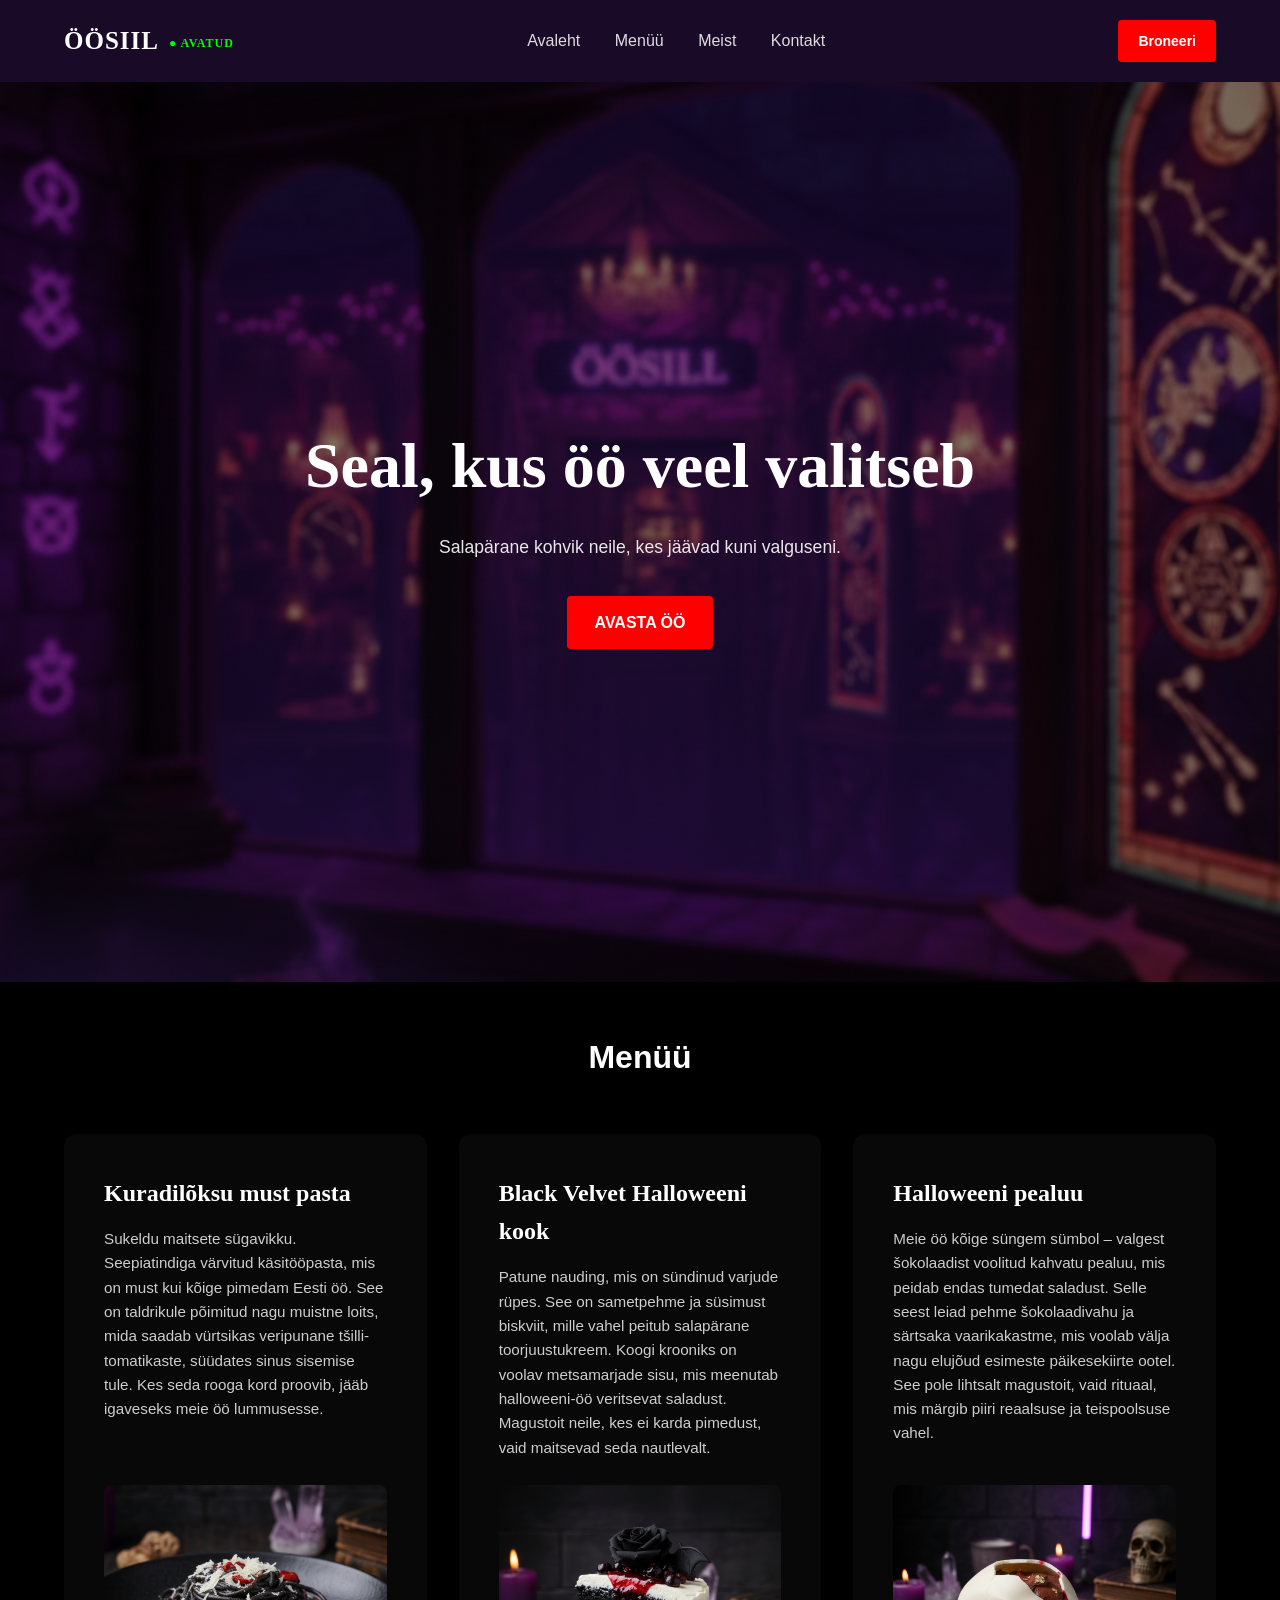
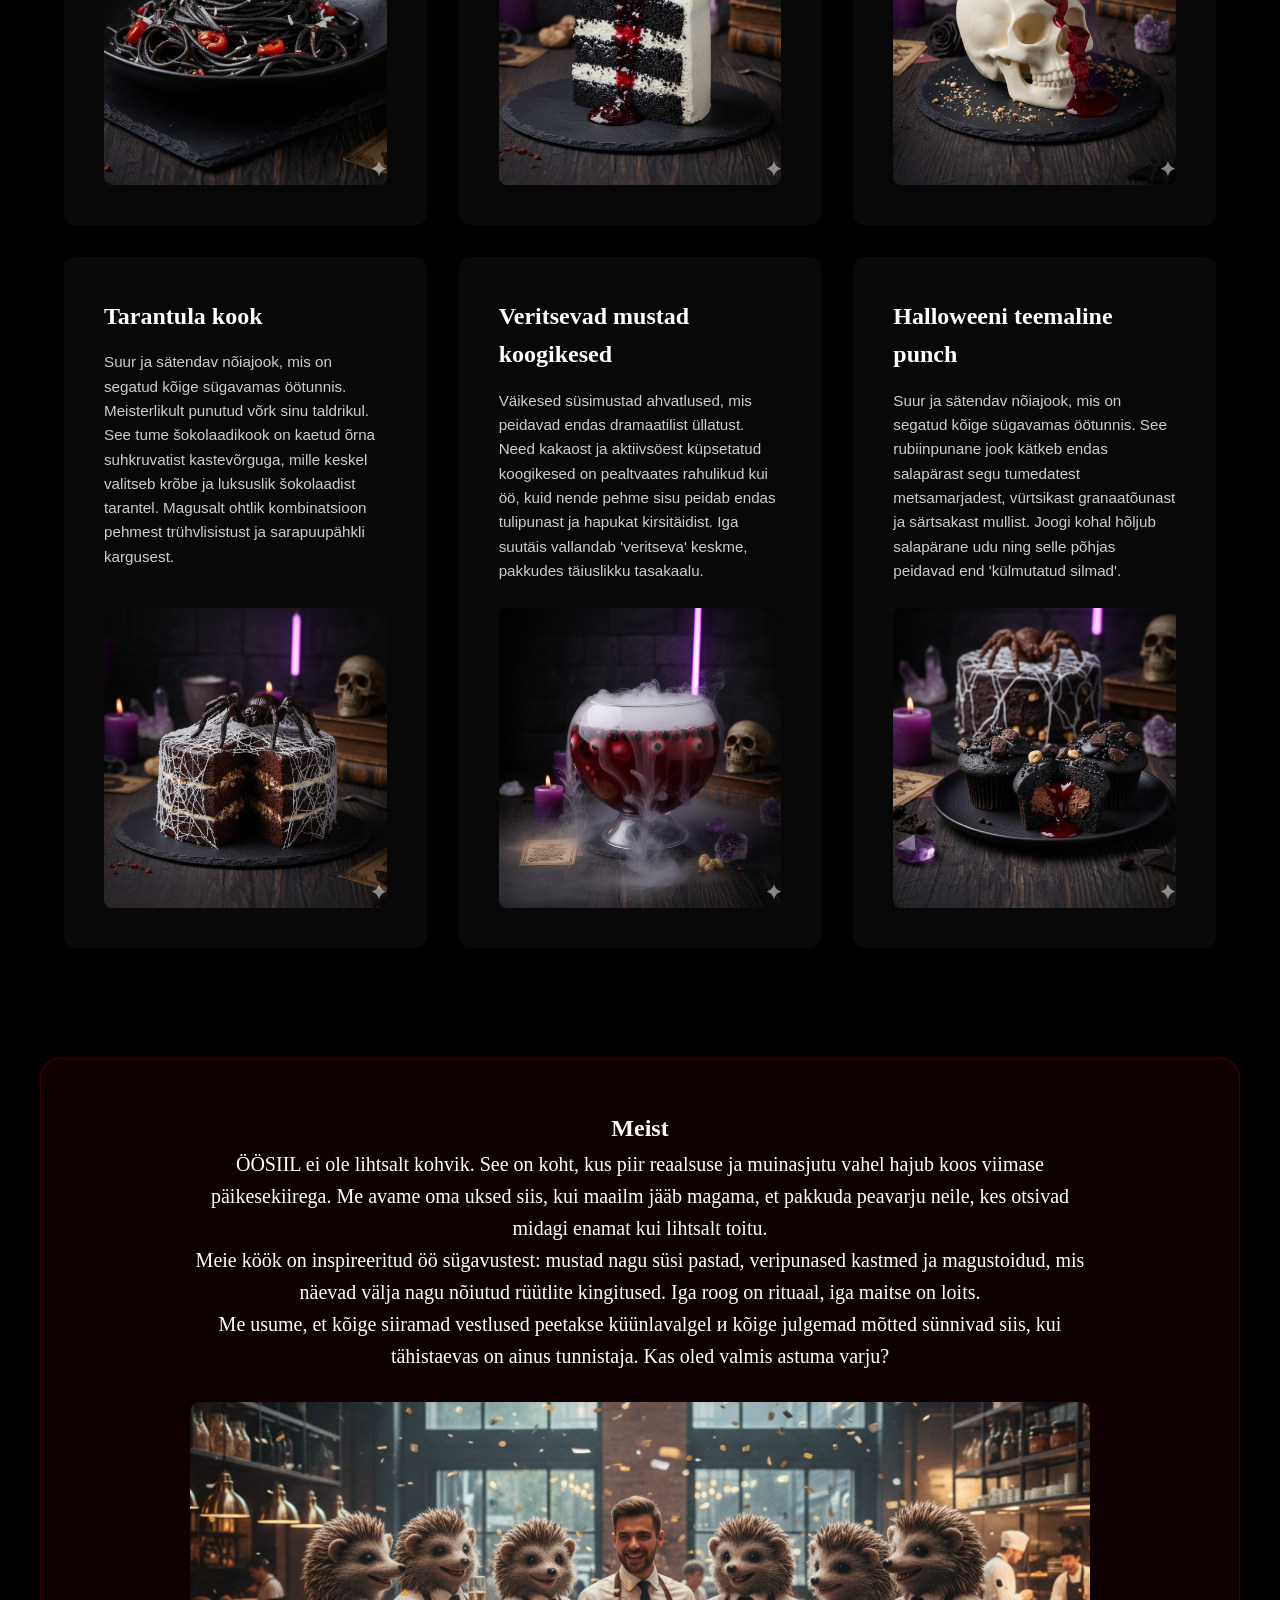
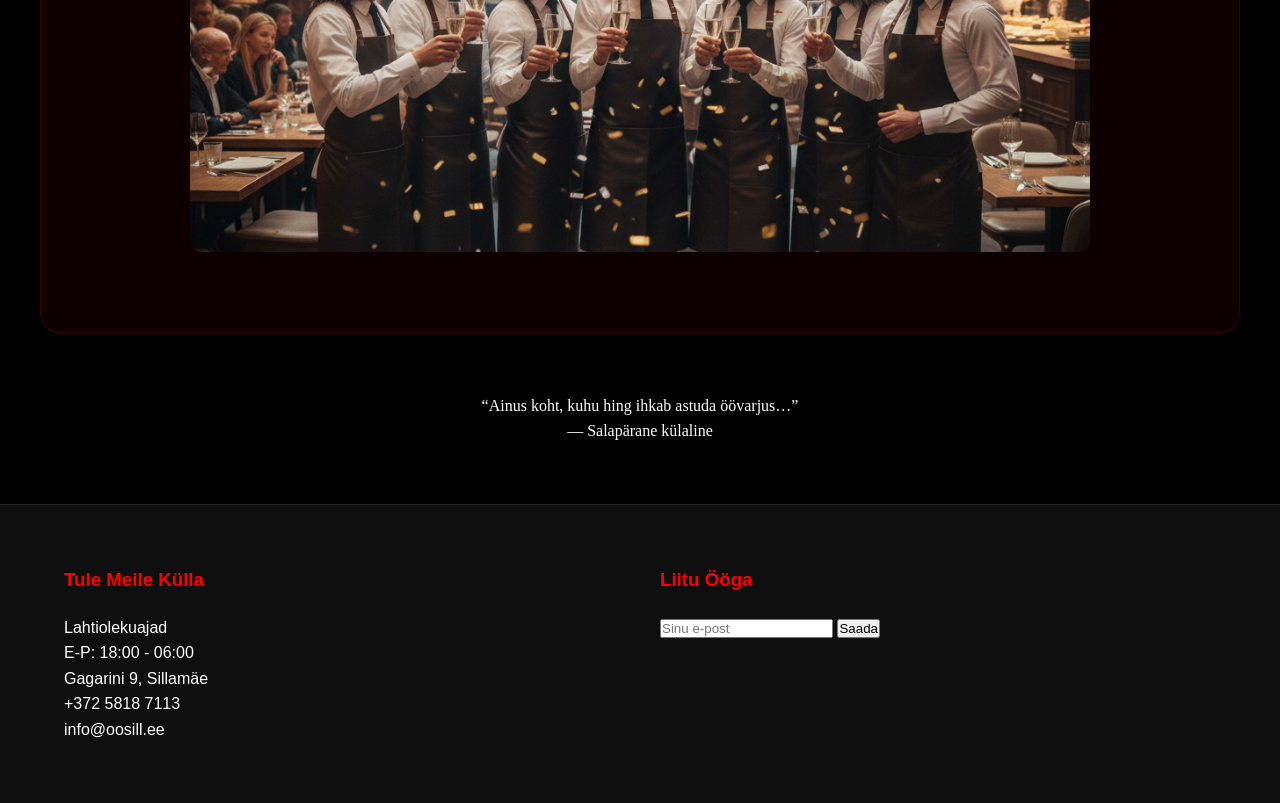
==== commit b22b0328: "Update index.html" ====
--- a/index.html
+++ b/index.html
@@ -3,81 +3,101 @@
 <head>
     <meta charset="UTF-8">
     <meta name="viewport" content="width=device-width, initial-scale=1.0">
-    <title>ÖÖSIIL</title>
+    <title>ÖÖSIIL — Salapärane Kohvik</title>
     <link rel="stylesheet" href="style.css">
-    <link href="https://fonts.googleapis.com/css2?family=Inter:wght@300;400;700&family=Playfair+Display:wght@700;900&display=swap" rel="stylesheet">
 </head>
 <body>
-
 <header class="top">
-    <div class="logotip">ÖÖSIIL <span id="status-text"></span></div>
+    <div class="logotip">ÖÖSIIL</div>
     <nav>
         <a href="#Avaleht">Avaleht</a>
         <a href="#Menüü">Menüü</a>
         <a href="#Meist">Meist</a>
         <a href="#Kontakt">Kontakt</a>
     </nav>
-    <a class="button broneeri-btn" href="#">Broneeri</a>
+    <a class="button js-open-modal" href="#">Broneeri</a>
 </header>
-
 <section id="Avaleht" class="glavnoe">
     <div class="glavnoe-content">
         <h1>Seal, kus öö veel valitseb</h1>
         <p>Salapärane kohvik neile, kes jäävad kuni valguseni.</p>
-        <a class="button large avasta-btn" href="#">AVASTA ÖÖ</a>
+        <a class="button large js-open-modal" href="#">AVASTA ÖÖ</a>
     </div>
 </section>
-
 <div class="text"><h1>Menüü</h1></div>
-
 <section id="Menüü" class="sections">
     <div class="card">
-        <h2>Must pasta</h2>
-        <p>Seepiatindiga värvitud käsitööpasta, mis on must kui kõige pimedam Eesti öö.</p>
+        <h2>Kuradilõksu must pasta</h2>
+        <p>
+            Sukeldu maitsete sügavikku. Seepiatindiga värvitud käsitööpasta, mis on must kui kõige pimedam Eesti öö. 
+            See on taldrikule põimitud nagu muistne loits, mida saadab vürtsikas veripunane tšilli-tomatikaste, süüdates sinus sisemise tule. 
+            Kes seda rooga kord proovib, jääb igaveseks meie öö lummusesse.
+        </p>
         <div class="cardimg1"></div>
     </div>
     <div class="card">
-        <h2>Black Velvet</h2>
-        <p>Sametpehme и süsimust biskviit, mille vahel peitub salapärane toorjuustukреem.</p>
+        <h2>Black Velvet Halloweeni kook</h2>
+        <p>
+            Patune nauding, mis on sündinud varjude rüpes. See on sametpehme ja süsimust biskviit, mille vahel peitub salapärane toorjuustukreem. 
+            Koogi krooniks on voolav metsamarjade sisu, mis meenutab halloweeni-öö veritsevat saladust. 
+            Magustoit neile, kes ei karda pimedust, vaid maitsevad seda nautlevalt.
+        </p>
         <div class="cardimg2"></div>
     </div>
     <div class="card">
         <h2>Halloweeni pealuu</h2>
-        <p>Valgest šokolaadist pealuu, mis peidab endas šokolaadivahtu.</p>
+        <p>
+            Meie öö kõige süngem sümbol – valgest šokolaadist voolitud kahvatu pealuu, mis peidab endas tumedat saladust. 
+            Selle seest leiad pehme šokolaadivahu ja särtsaka vaarikakastme, mis voolab välja nagu elujõud esimeste päikesekiirte ootel. 
+            See pole lihtsalt magustoit, vaid rituaal, mis märgib piiri reaalsuse ja teispoolsuse vahel.
+        </p>
         <div class="cardimg3"></div>
     </div>
     <div class="card">
         <h2>Tarantula kook</h2>
-        <p>Tume šokolaadikook, kaetud õrna suhkruvatist kastevõrguga.</p>
+        <p>
+            Suur ja sätendav nõiajook, mis on segatud kõige sügavamas öötunnis. Meisterlikult punutud võrk sinu taldrikul. 
+            See tume šokolaadikook on kaetud õrna suhkruvatist kastevõrguga, mille keskel valitseb krõbe ja luksuslik šokolaadist tarantel. 
+            Magusalt ohtlik kombinatsioon pehmest trühvlisistust ja sarapuupähkli kargusest.
+        </p>
         <div class="cardimg4"></div>
     </div>
     <div class="card">
-        <h2>Mustad koogikesed</h2>
-        <p>Süsimustad ahvatlused, mis peidavad endas punast kirsitäidist.</p>
+        <h2>Veritsevad mustad koogikesed</h2>
+        <p>
+            Väikesed süsimustad ahvatlused, mis peidavad endas dramaatilist üllatust. 
+            Need kakaost ja aktiivsöest küpsetatud koogikesed on pealtvaates rahulikud kui öö, kuid nende pehme sisu peidab endas tulipunast ja hapukat kirsitäidist. 
+            Iga suutäis vallandab 'veritseva' keskme, pakkudes täiuslikku tasakaalu.
+        </p>
         <div class="cardimg5"></div>
     </div>
     <div class="card">
-        <h2>Öine punch</h2>
-        <p>Rubiinpunane jook metsamarjadest и salapärasest udust.</p>
+        <h2>Halloweeni teemaline punch</h2>
+        <p>
+            Suur ja sätendav nõiajook, mis on segatud kõige sügavamas öötunnis. 
+            See rubiinpunane jook kätkeb endas salapärast segu tumedatest metsamarjadest, vürtsikast granaatõunast ja särtsakast mullist. 
+            Joogi kohal hõljub salapärane udu ning selle põhjas peidavad end 'külmutatud silmad'.
+        </p>
         <div class="cardimg6"></div>
     </div>
 </section>
-
 <section id="Meist" class="quote">
     <div class="about-box">
         <h1 class="text3">Meist</h1>
         <div class="text2">
-            <p>ÖÖSIIL ei ole lihtsalt kohvik. See on koht, kus piir reaalsuse и muinasjutu vahel hajub. Me avame oma uksed siis, kui maailm jääб magama.</p>
+            <p>ÖÖSIIL ei ole lihtsalt kohvik. See on koht, kus piir reaalsuse ja muinasjutu vahel hajub koos viimase päikesekiirega. Me avame oma uksed siis, kui maailm jääb magama, et pakkuda peavarju neile, kes otsivad midagi enamat kui lihtsalt toitu.<br>
+            Meie köök on inspireeritud öö sügavustest: mustad nagu süsi pastad, veripunased kastmed ja magustoidud, mis näevad välja nagu nõiutud rüütlite kingitused. Iga roog on rituaal, iga maitse on loits.<br>
+            Me usume, et kõige siiramad vestlused peetakse küünlavalgel и kõige julgemad mõtted sünnivad siis, kui tähistaevas on ainus tunnistaja. Kas oled valmis astuma varju?</p>
             <div class="cardimg7"></div>
         </div>
     </div>
     <blockquote>“Ainus koht, kuhu hing ihkab astuda öövarjus…”</blockquote>
     <span>— Salapärane külaline</span>
 </section>
-
 <footer id="Kontakt" class="footer">
     <div class="footer-left">
         <h3>Tule Meile Külla</h3>
+        <p>Lahtiolekuajad<br>E-P: 18:00 - 06:00</p>
         <p>Gagarini 9, Sillamäe</p>
         <p>+372 5818 7113</p>
         <p>info@oosill.ee</p>
@@ -90,7 +110,6 @@
         </form>
     </div>
 </footer>
-
 <div id="bookingModal" class="modal">
     <div class="modal-content">
         <span class="close">&times;</span>
@@ -100,39 +119,67 @@
             <input type="date" required>
             <input type="time" required>
             <input type="number" placeholder="Inimeste arv" min="1" max="10" required>
-            <button type="submit" class="button">Kinnita</button>
+            <button type="submit" class="button">Kinnita broneering</button>
         </form>
     </div>
 </div>
-
 <script>
-    // СТАТУС AVATUD / SULETUD
-    function updateStatus() {
-        const statusElement = document.getElementById("status-text");
-        const now = new Date();
-        const hour = now.getHours();
-        const isOpen = (hour >= 18 || hour < 6);
-        if (isOpen) {
-            statusElement.innerHTML = " • AVATUD";
-            statusElement.style.color = "#00ff00";
-        } else {
-            statusElement.innerHTML = " • SULETUD";
-            statusElement.style.color = "red";
+document.addEventListener("DOMContentLoaded", function() {
+    // 1. АНИМАЦИЯ ПОЯВЛЕНИЯ
+    const scrollObserver = new IntersectionObserver((entries) => {
+        entries.forEach(entry => {
+            if (entry.isIntersecting) {
+                entry.target.classList.add('show');
+            }
+        });
+    }, { threshold: 0.1 });
+    document.querySelectorAll('.card').forEach(card => {
+        scrollObserver.observe(card);
+    });
+    // 2. СТАТУС РАБОТЫ
+    const now = new Date();
+    const hour = now.getHours();
+    const logo = document.querySelector('.logotip');
+    const status = document.createElement('span');
+    status.style.cssText = "font-size: 12px; margin-left: 10px; vertical-align: middle;";    
+    if (hour >= 18 || hour < 6) {
+        status.innerHTML = '● AVATUD';
+        status.style.color = '#00ff00';
+    } else {
+        status.innerHTML = '● SULETUD';
+        status.style.color = '#ff0000';
+    }
+    logo.appendChild(status);
+    // 3. МОДАЛЬНОЕ ОКНО
+    const modal = document.getElementById("bookingModal");
+    const btns = document.querySelectorAll(".js-open-modal");
+    const span = document.querySelector(".close");
+    const form = document.getElementById("bookingForm");
+    btns.forEach(btn => {
+        btn.onclick = function(e) {
+            e.preventDefault();
+            modal.style.display = "block";
+            document.body.style.overflow = "hidden";
+        }
+    });
+    span.onclick = function() {
+        modal.style.display = "none";
+        document.body.style.overflow = "auto";
+    }
+    window.onclick = function(event) {
+        if (event.target == modal) {
+            modal.style.display = "none";
+            document.body.style.overflow = "auto";
         }
     }
-    updateStatus();
-    setInterval(updateStatus, 60000);
-
-    // МОДАЛЬНОЕ ОКНО
-    const modal = document.getElementById("bookingModal");
-    const btns = document.querySelectorAll(".broneeri-btn, .avasta-btn");
-    const span = document.querySelector(".close");
-
-    btns.forEach(btn => {
-        btn.onclick = (e) => { e.preventDefault(); modal.style.display = "block"; }
-    });
-    span.onclick = () => { modal.style.display = "none"; }
-    window.onclick = (event) => { if (event.target == modal) modal.style.display = "none"; }
+    form.onsubmit = function(e) {
+        e.preventDefault();
+        alert("Aitäh! Teie broneering on vastu võetud.");
+        modal.style.display = "none";
+        document.body.style.overflow = "auto";
+        form.reset();
+    }
+});
 </script>
 </body>
 </html>
--- a/style.css
+++ b/style.css
@@ -1,4 +1,4 @@
-/* БАЗОВЫЕ СТИЛИ */
+/* 1. ОБЩИЕ НАСТРОЙКИ */
 * {
     margin: 0;
     padding: 0;
@@ -13,7 +13,13 @@
     overflow-x: hidden;
 }
 
-/* ШАПКА */
+a {
+    color: white;
+    text-decoration: none;
+    transition: 0.3s;
+}
+
+/* 2. ШАПКА САЙТА (HEADER) */
 .top {
     display: flex;
     justify-content: space-between;
@@ -22,121 +28,247 @@
     position: sticky;
     top: 0;
     z-index: 1000;
-    background: rgba(15, 15, 15, 0.95);
-    border-bottom: 1px solid rgba(255, 0, 0, 0.3);
+    background: rgba(27, 11, 43, 0.95);
 }
 
 .logotip {
     font-family: 'Playfair Display', serif;
-    font-size: clamp(18px, 4vw, 25px);
+    color: white;
+    font-size: 25px;
     font-weight: 900;
+    letter-spacing: 1px;
 }
 
 nav a {
     margin: 0 15px;
     font-size: 16px;
-    color: white;
-    text-decoration: none;
-    transition: 0.3s;
-}
-
-nav a:hover { color: red; }
-
+    opacity: 0.85;
+}
+
+nav a:hover {
+    opacity: 1;
+    color: red;
+}
+
+/* 3. КНОПКИ */
 .button {
     background: red;
-    color: white;
     padding: 10px 20px;
     border-radius: 4px;
-    text-decoration: none;
+    font-size: 14px;
     font-weight: bold;
+    cursor: pointer;
+    display: inline-block;
     border: none;
-    cursor: pointer;
-}
-
-/* ГЛАВНЫЙ ЭКРАН */
+    color: white;
+    transition: 0.3s;
+}
+
+.button:hover {
+    background: darkred;
+    transform: translateY(-2px);
+    box-shadow: 0 5px 15px rgba(255, 0, 0, 0.4);
+}
+
+.button.large {
+    padding: 14px 28px;
+    font-size: 16px;
+    font-weight: 900;
+}
+
+/* 4. ГЛАВНЫЙ ЭКРАН (HERO) */
 .glavnoe {
     background: linear-gradient(rgba(0,0,0,0.5), rgba(0,0,0,0.5)), url('cafe.png') center/cover no-repeat;
-    height: 100vh;
+    min-height: 100vh;
     display: flex;
     align-items: center;
     justify-content: center;
     text-align: center;
+    padding: 20px;
 }
 
 .glavnoe-content h1 {
     font-family: 'Playfair Display', serif;
-    font-size: clamp(30px, 8vw, 60px);
-}
-
-/* МЕНЮ */
-.text, .text3 { text-align: center; margin: 60px 0 30px; }
+    font-size: clamp(32px, 8vw, 64px);
+    margin-bottom: 15px;
+}
+
+.glavnoe-content p {
+    max-width: 600px;
+    margin: 0 auto 35px;
+    opacity: 0.9;
+    font-size: 1.1rem;
+}
+
+/* 5. СЕТКА МЕНЮ (Grid на 3 колонки) */
+.text {
+    margin-top: 50px;
+    text-align: center;
+}
 
 .sections {
     display: grid;
-    grid-template-columns: repeat(auto-fit, minmax(300px, 1fr));
-    gap: 30px;
-    padding: 0 5% 100px;
-}
-
+    /* Устанавливаем ровно 3 колонки для больших экранов */
+    grid-template-columns: repeat(3, 1fr); 
+    gap: 32px;
+    padding: 50px 5%;
+    align-items: stretch;
+}
+
+/* 6. КАРТОЧКИ БЛЮД */
 .card {
-    background: rgba(255, 255, 255, 0.05);
-    padding: 30px;
-    border-radius: 10px;
+    background: rgba(255, 255, 255, 0.03);
+    padding: clamp(20px, 5vw, 40px);
+    border-radius: 12px;
     display: flex;
     flex-direction: column;
-}
-
+    height: 100%;
+    
+    /* Начальное состояние для анимации появления */
+    opacity: 0;
+    transform: translateY(40px);
+    transition: all 0.8s ease-out;
+}
+
+/* Класс, который добавляет JavaScript при скролле */
+.card.show {
+    opacity: 1;
+    transform: translateY(0);
+}
+
+.card h2 {
+    margin-bottom: 15px;
+    font-family: 'Playfair Display', serif;
+}
+
+.card p {
+    margin-bottom: 25px;
+    flex-grow: 1; /* Растягивает текст, толкая картинку вниз */
+    font-size: 0.95rem;
+    opacity: 0.8;
+}
+
+/* КАРТИНКИ В КАРТОЧКАХ */
 [class^="cardimg"] {
     width: 100%;
     height: 300px;
+    margin-top: auto; /* Прижимает картинку к самому низу */
+    border-radius: 8px;
     background-size: cover;
     background-position: center;
-    margin-top: auto;
-    border-radius: 5px;
-}
-
-/* СЕКЦИЯ MEIST */
+    background-repeat: no-repeat;
+}
+
+.cardimg1 { background-image: url('1.png'); }
+.cardimg2 { background-image: url('2.png'); }
+.cardimg3 { background-image: url('3.png'); }
+.cardimg4 { background-image: url('4.png'); }
+.cardimg5 { background-image: url('5.png'); }
+.cardimg6 { background-image: url('6.png'); }
+
+/* 7. СЕКЦИЯ "MEIST" (О НАС) */
+.quote {
+    text-align: center;
+    padding: 60px 20px;
+    font-family: 'Playfair Display', serif;
+}
+
 .about-box {
-    max-width: 1100px;
+    max-width: 1200px;
     margin: 0 auto 60px;
-    padding: 30px;
+    padding: clamp(20px, 5vw, 50px);
     background: rgba(139, 0, 0, 0.1);
+    border: 1px solid rgba(255, 0, 0, 0.2);
+    border-radius: 20px;
+}
+
+.text2 {
+    max-width: 900px;
+    margin: 0 auto 30px;
+    font-size: clamp(16px, 4vw, 20px);
+}
+
+.cardimg7 {
+    background: url('ofic.png') center/cover no-repeat;
+    margin: 30px auto 0;
+    width: 100%;
+    height: clamp(250px, 50vh, 500px);
+    border-radius: 10px;
+}
+
+/* 8. ФУТЕР */
+.footer {
+    display: grid;
+    grid-template-columns: repeat(auto-fit, minmax(280px, 1fr));
+    gap: 40px;
+    padding: 60px 5%;
+    background: #0f0f0f;
+    border-top: 1px solid #222;
+}
+
+.footer h3 {
+    margin-bottom: 20px;
+    color: red;
+}
+
+/* 9. МОДАЛЬНОЕ ОКНО */
+.modal {
+    display: none; 
+    position: fixed;
+    z-index: 2000;
+    left: 0; top: 0;
+    width: 100%; height: 100%;
+    background-color: rgba(0,0,0,0.9);
+}
+
+.modal-content {
+    background-color: #1a1a1a;
+    margin: 5% auto;
+    padding: 40px;
     border: 1px solid red;
     border-radius: 15px;
-}
-
-.cardimg7 {
-    background: url('ofic.png') center/cover no-repeat;
-    width: 100%;
-    height: clamp(250px, 50vh, 450px);
-    margin-top: 30px;
-}
-
-.text2 { padding: 0 5%; font-size: clamp(16px, 3vw, 20px); }
-
-/* ФУТЕР */
-.footer {
-    display: flex;
-    justify-content: space-between;
-    flex-wrap: wrap;
-    gap: 40px;
-    padding: 60px 10%;
-    background: #0a0a0a;
-    border-top: 1px solid red;
-}
-
-.footer-right form { display: flex; gap: 5px; margin-top: 15px; }
-.footer-right input { flex: 1; padding: 10px; background: #111; border: 1px solid #333; color: white; }
-
-/* МОДАЛКА */
-.modal { display: none; position: fixed; z-index: 2000; left: 0; top: 0; width: 100%; height: 100%; background: rgba(0,0,0,0.9); }
-.modal-content { background: #1a1a1a; margin: 10% auto; padding: 30px; width: 90%; max-width: 400px; border: 1px solid red; }
-#bookingForm input { width: 100%; margin-bottom: 10px; padding: 10px; background: #000; border: 1px solid #333; color: white; }
-
-/* АДАПТИВНОСТЬ */
-@media (max-width: 768px) {
-    .top { flex-direction: column; gap: 15px; }
-    nav { display: flex; flex-wrap: wrap; justify-content: center; gap: 10px; }
-    nav a { margin: 0 5px; font-size: 14px; }
-    .footer { text-align: center; justify-content: center; }
-}
+    width: 90%;
+    max-width: 500px;
+    position: relative;
+}
+
+.close {
+    position: absolute;
+    top: 15px; right: 20px;
+    color: #aaa;
+    font-size: 28px;
+    font-weight: bold;
+    cursor: pointer;
+}
+
+/* 10. АДАПТИВНОСТЬ ДЛЯ РАЗНЫХ ЭКРАНОВ */
+
+/* Планшеты (меньше 1100px) — 2 колонки */
+@media (max-width: 1100px) {
+    .sections {
+        grid-template-columns: repeat(2, 1fr);
+    }
+}
+
+/* Телефоны (меньше 800px) — 1 колонка и меню в столбик */
+@media (max-width: 800px) {
+    .sections {
+        grid-template-columns: 1fr;
+    }
+    
+    .top {
+        flex-direction: column;
+        gap: 20px;
+    }
+    
+    nav {
+        display: flex;
+        flex-wrap: wrap;
+        justify-content: center;
+        gap: 10px;
+    }
+    
+    nav a {
+        margin: 5px 10px;
+    }
+}
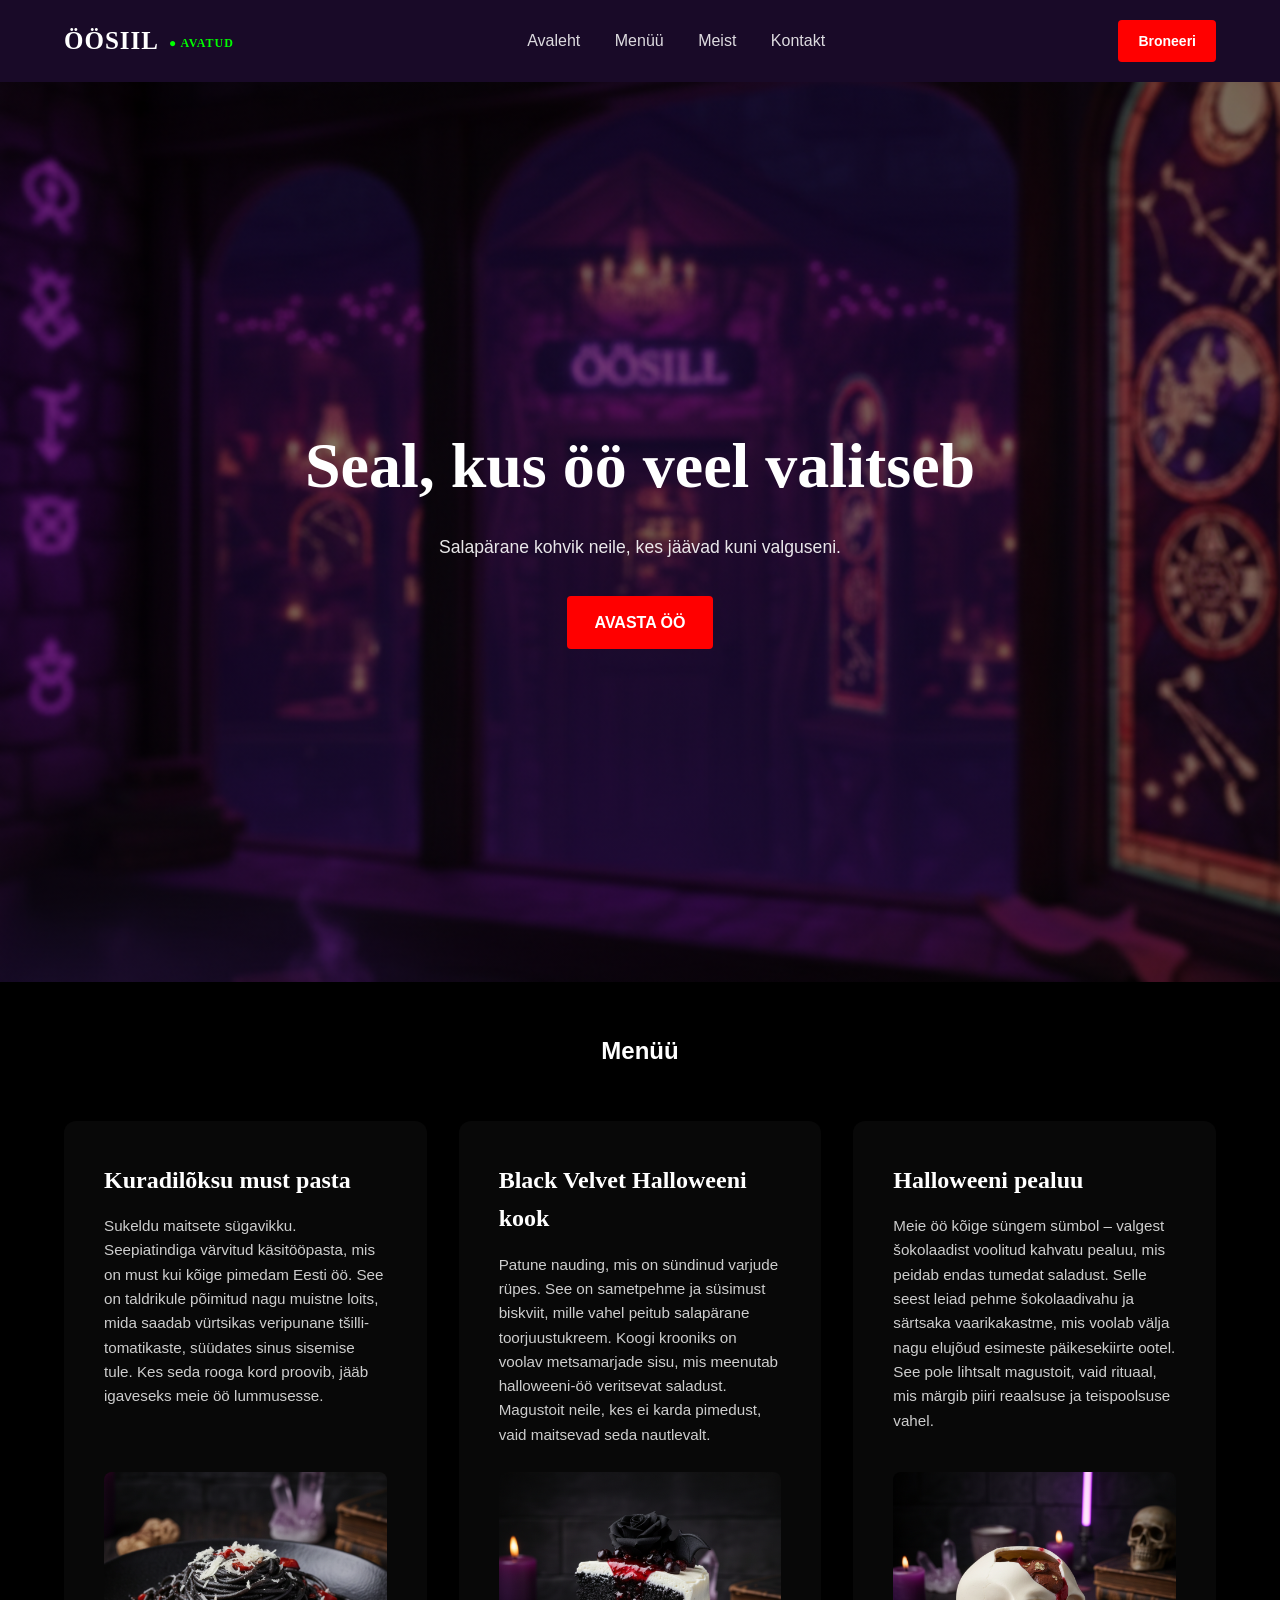
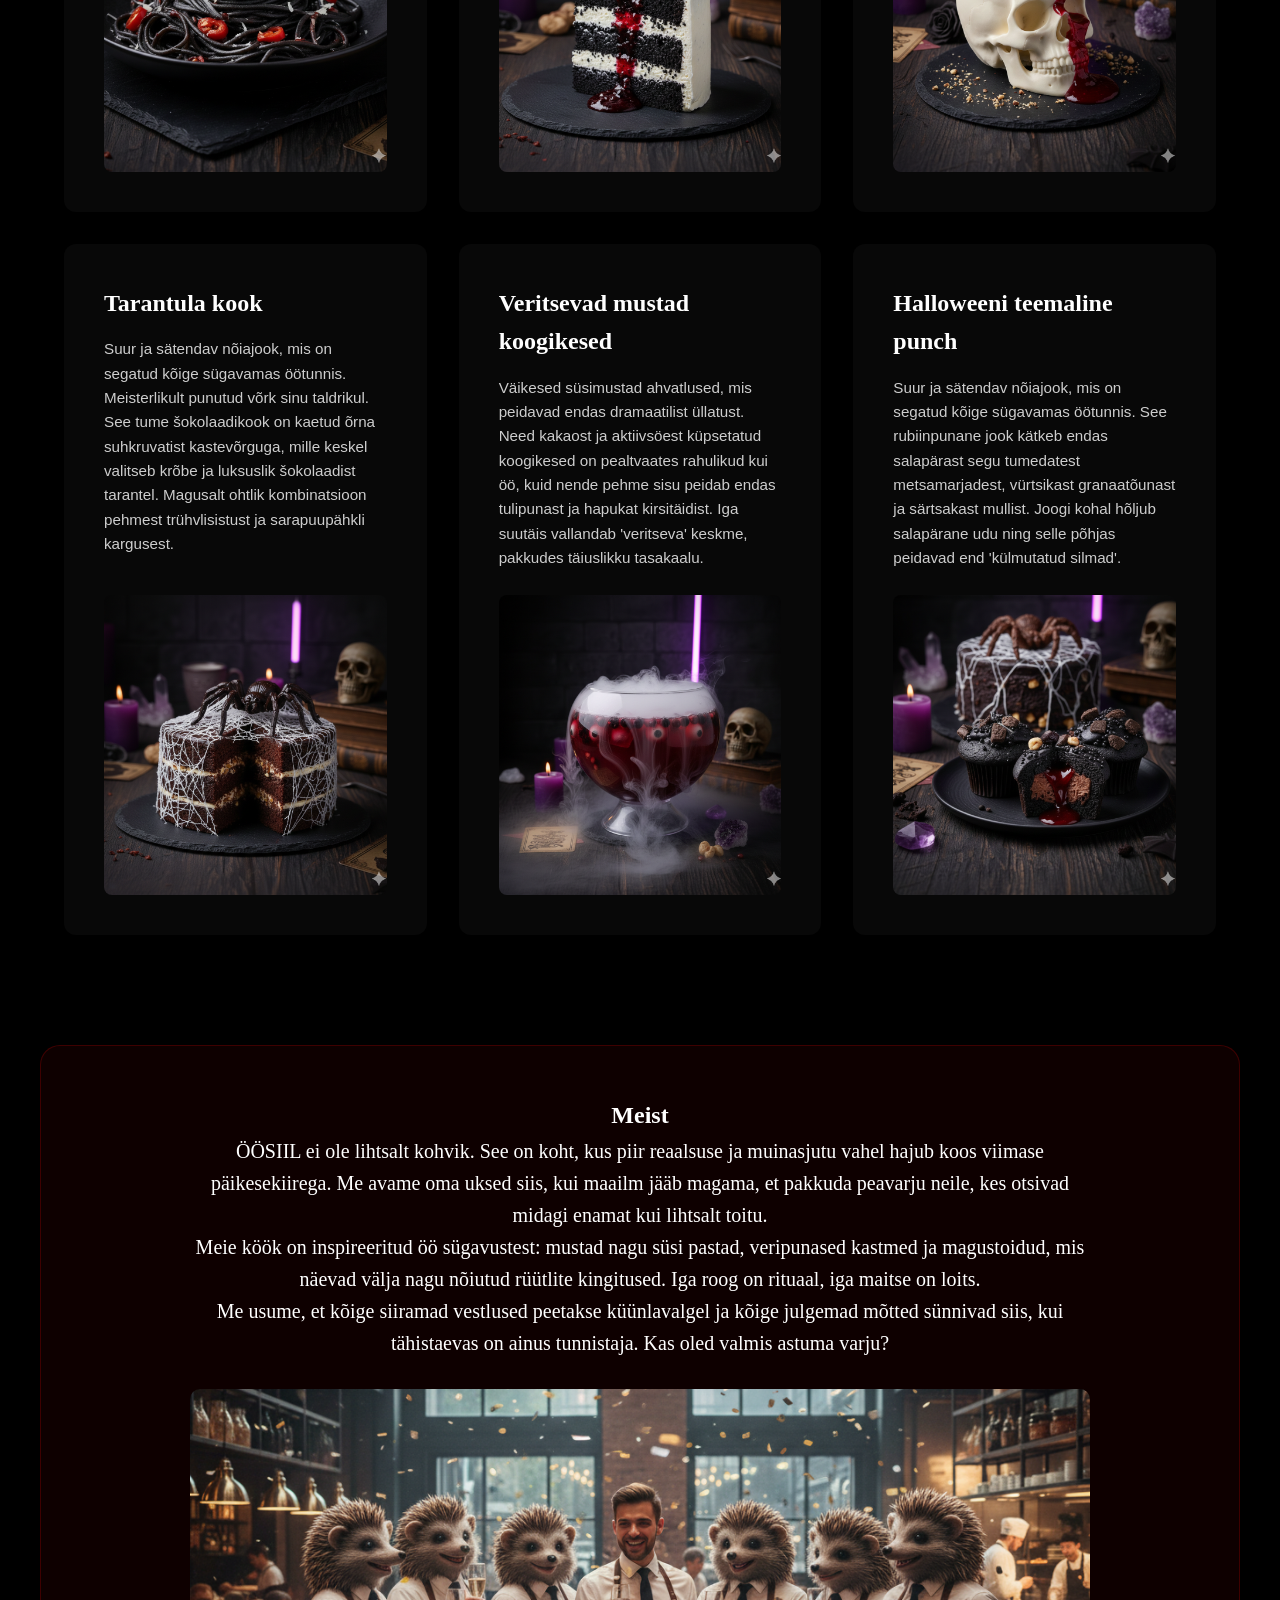
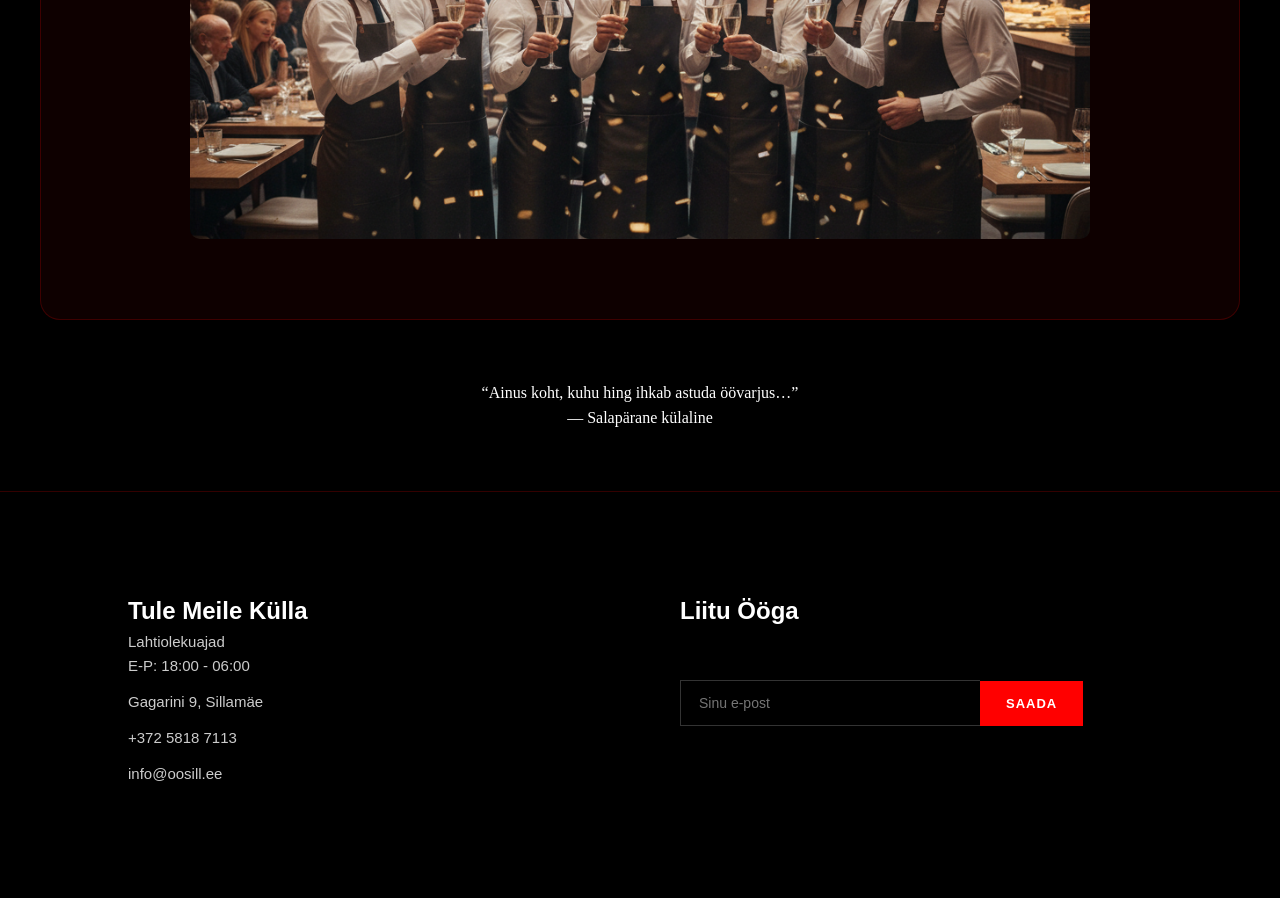
==== commit 635da505: "Update index.html" ====
--- a/index.html
+++ b/index.html
@@ -24,7 +24,9 @@
         <a class="button large js-open-modal" href="#">AVASTA ÖÖ</a>
     </div>
 </section>
-<div class="text"><h1>Menüü</h1></div>
+
+<div class="text"><h2>Menüü</h2></div>
+
 <section id="Menüü" class="sections">
     <div class="card">
         <h2>Kuradilõksu must pasta</h2>
@@ -81,35 +83,38 @@
         <div class="cardimg6"></div>
     </div>
 </section>
+
 <section id="Meist" class="quote">
     <div class="about-box">
-        <h1 class="text3">Meist</h1>
+        <h2 class="text3">Meist</h2>
         <div class="text2">
             <p>ÖÖSIIL ei ole lihtsalt kohvik. See on koht, kus piir reaalsuse ja muinasjutu vahel hajub koos viimase päikesekiirega. Me avame oma uksed siis, kui maailm jääb magama, et pakkuda peavarju neile, kes otsivad midagi enamat kui lihtsalt toitu.<br>
             Meie köök on inspireeritud öö sügavustest: mustad nagu süsi pastad, veripunased kastmed ja magustoidud, mis näevad välja nagu nõiutud rüütlite kingitused. Iga roog on rituaal, iga maitse on loits.<br>
-            Me usume, et kõige siiramad vestlused peetakse küünlavalgel и kõige julgemad mõtted sünnivad siis, kui tähistaevas on ainus tunnistaja. Kas oled valmis astuma varju?</p>
+            Me usume, et kõige siiramad vestlused peetakse küünlavalgel ja kõige julgemad mõtted sünnivad siis, kui tähistaevas on ainus tunnistaja. Kas oled valmis astuma varju?</p>
             <div class="cardimg7"></div>
         </div>
     </div>
     <blockquote>“Ainus koht, kuhu hing ihkab astuda öövarjus…”</blockquote>
     <span>— Salapärane külaline</span>
 </section>
+
 <footer id="Kontakt" class="footer">
     <div class="footer-left">
-        <h3>Tule Meile Külla</h3>
+        <h2>Tule Meile Külla</h2>
         <p>Lahtiolekuajad<br>E-P: 18:00 - 06:00</p>
         <p>Gagarini 9, Sillamäe</p>
         <p>+372 5818 7113</p>
         <p>info@oosill.ee</p>
     </div>
     <div class="footer-right">
-        <h3>Liitu Ööga</h3>
+        <h2>Liitu Ööga</h2>
         <form>
             <input type="email" placeholder="Sinu e-post">
             <button type="submit">Saada</button>
         </form>
     </div>
 </footer>
+
 <div id="bookingModal" class="modal">
     <div class="modal-content">
         <span class="close">&times;</span>
@@ -123,9 +128,9 @@
         </form>
     </div>
 </div>
+
 <script>
 document.addEventListener("DOMContentLoaded", function() {
-    // 1. АНИМАЦИЯ ПОЯВЛЕНИЯ
     const scrollObserver = new IntersectionObserver((entries) => {
         entries.forEach(entry => {
             if (entry.isIntersecting) {
@@ -136,7 +141,7 @@
     document.querySelectorAll('.card').forEach(card => {
         scrollObserver.observe(card);
     });
-    // 2. СТАТУС РАБОТЫ
+
     const now = new Date();
     const hour = now.getHours();
     const logo = document.querySelector('.logotip');
@@ -150,7 +155,7 @@
         status.style.color = '#ff0000';
     }
     logo.appendChild(status);
-    // 3. МОДАЛЬНОЕ ОКНО
+
     const modal = document.getElementById("bookingModal");
     const btns = document.querySelectorAll(".js-open-modal");
     const span = document.querySelector(".close");
--- a/style.css
+++ b/style.css
@@ -1,10 +1,9 @@
-/* 1. ОБЩИЕ НАСТРОЙКИ */
+/* nAsTrOjKi */
 * {
     margin: 0;
     padding: 0;
     box-sizing: border-box;
 }
-
 body {
     font-family: 'Inter', sans-serif;
     background: black;
@@ -12,14 +11,12 @@
     line-height: 1.6;
     overflow-x: hidden;
 }
-
 a {
     color: white;
     text-decoration: none;
     transition: 0.3s;
 }
-
-/* 2. ШАПКА САЙТА (HEADER) */
+/* HeAdEr */
 .top {
     display: flex;
     justify-content: space-between;
@@ -30,7 +27,6 @@
     z-index: 1000;
     background: rgba(27, 11, 43, 0.95);
 }
-
 .logotip {
     font-family: 'Playfair Display', serif;
     color: white;
@@ -38,19 +34,16 @@
     font-weight: 900;
     letter-spacing: 1px;
 }
-
 nav a {
     margin: 0 15px;
     font-size: 16px;
     opacity: 0.85;
 }
-
 nav a:hover {
     opacity: 1;
     color: red;
 }
-
-/* 3. КНОПКИ */
+/* Bowe da hrani eti knopo4ki */
 .button {
     background: red;
     padding: 10px 20px;
@@ -63,20 +56,17 @@
     color: white;
     transition: 0.3s;
 }
-
 .button:hover {
     background: darkred;
     transform: translateY(-2px);
     box-shadow: 0 5px 15px rgba(255, 0, 0, 0.4);
 }
-
 .button.large {
     padding: 14px 28px;
     font-size: 16px;
     font-weight: 900;
 }
-
-/* 4. ГЛАВНЫЙ ЭКРАН (HERO) */
+/* GlavnoeHero */
 .glavnoe {
     background: linear-gradient(rgba(0,0,0,0.5), rgba(0,0,0,0.5)), url('cafe.png') center/cover no-repeat;
     min-height: 100vh;
@@ -86,36 +76,30 @@
     text-align: center;
     padding: 20px;
 }
-
 .glavnoe-content h1 {
     font-family: 'Playfair Display', serif;
     font-size: clamp(32px, 8vw, 64px);
     margin-bottom: 15px;
 }
-
 .glavnoe-content p {
     max-width: 600px;
     margin: 0 auto 35px;
     opacity: 0.9;
     font-size: 1.1rem;
 }
-
-/* 5. СЕТКА МЕНЮ (Grid на 3 колонки) */
+/* A vot eto menuwe4ka 3GRID */
 .text {
     margin-top: 50px;
     text-align: center;
 }
-
 .sections {
     display: grid;
-    /* Устанавливаем ровно 3 колонки для больших экранов */
     grid-template-columns: repeat(3, 1fr); 
     gap: 32px;
     padding: 50px 5%;
     align-items: stretch;
 }
-
-/* 6. КАРТОЧКИ БЛЮД */
+/* nJam Eto karto4ki bljud */
 .card {
     background: rgba(255, 255, 255, 0.03);
     padding: clamp(20px, 5vw, 40px);
@@ -123,56 +107,47 @@
     display: flex;
     flex-direction: column;
     height: 100%;
-    
-    /* Начальное состояние для анимации появления */
     opacity: 0;
     transform: translateY(40px);
     transition: all 0.8s ease-out;
 }
-
-/* Класс, который добавляет JavaScript при скролле */
+/* JavaScript class dlja skrollA */
 .card.show {
     opacity: 1;
     transform: translateY(0);
 }
-
 .card h2 {
     margin-bottom: 15px;
     font-family: 'Playfair Display', serif;
 }
-
 .card p {
     margin-bottom: 25px;
-    flex-grow: 1; /* Растягивает текст, толкая картинку вниз */
+    flex-grow: 1; 
     font-size: 0.95rem;
     opacity: 0.8;
 }
-
-/* КАРТИНКИ В КАРТОЧКАХ */
+/* Kartino4ki bljud s selektorom atribjutov */
 [class^="cardimg"] {
     width: 100%;
     height: 300px;
-    margin-top: auto; /* Прижимает картинку к самому низу */
+    margin-top: auto; 
     border-radius: 8px;
     background-size: cover;
     background-position: center;
     background-repeat: no-repeat;
 }
-
 .cardimg1 { background-image: url('1.png'); }
 .cardimg2 { background-image: url('2.png'); }
 .cardimg3 { background-image: url('3.png'); }
 .cardimg4 { background-image: url('4.png'); }
 .cardimg5 { background-image: url('5.png'); }
 .cardimg6 { background-image: url('6.png'); }
-
-/* 7. СЕКЦИЯ "MEIST" (О НАС) */
+/* sektsija "MEIST" */
 .quote {
     text-align: center;
     padding: 60px 20px;
     font-family: 'Playfair Display', serif;
 }
-
 .about-box {
     max-width: 1200px;
     margin: 0 auto 60px;
@@ -181,13 +156,11 @@
     border: 1px solid rgba(255, 0, 0, 0.2);
     border-radius: 20px;
 }
-
 .text2 {
     max-width: 900px;
     margin: 0 auto 30px;
     font-size: clamp(16px, 4vw, 20px);
 }
-
 .cardimg7 {
     background: url('ofic.png') center/cover no-repeat;
     margin: 30px auto 0;
@@ -195,80 +168,175 @@
     height: clamp(250px, 50vh, 500px);
     border-radius: 10px;
 }
-
-/* 8. ФУТЕР */
+/* Moj po4ti krutoj footer JA STRADALA */
 .footer {
-    display: grid;
-    grid-template-columns: repeat(auto-fit, minmax(280px, 1fr));
-    gap: 40px;
-    padding: 60px 5%;
-    background: #0f0f0f;
-    border-top: 1px solid #222;
-}
-
+    display: flex;
+    justify-content: space-around; 
+    align-items: flex-start;
+    flex-wrap: wrap; 
+    gap: 80px; 
+    padding: 100px 10%; 
+    background: #000;
+    border-top: 1px solid rgba(255, 0, 0, 0.2);
+}
+.footer-left, .footer-right {
+    flex: 1; 
+    min-width: 280px; 
+}
 .footer h3 {
-    margin-bottom: 20px;
+    font-family: 'Playfair Display', serif;
     color: red;
-}
-
-/* 9. МОДАЛЬНОЕ ОКНО */
+    margin-bottom: 30px;
+    font-size: 1.4rem;
+    text-transform: uppercase;
+    letter-spacing: 2px;
+}
+.footer p {
+    font-size: 15px;
+    color: white;
+    opacity: 0.8;
+    margin-bottom: 12px;
+    line-height: 1.6;
+}
+/* Dlja podpiso4ki na restoran4ik */
+.footer-right form {
+    display: flex;
+    align-items: center;
+    margin-top: 50px;
+}
+.footer-right input {
+    background: transparent;
+    border: 1px solid #333;
+    border-right: none;
+    padding: 14px 18px; 
+    color: white;
+    font-size: 14px;
+    width: 100%;
+    max-width: 300px;
+    outline: none;
+    transition: 0.3s;
+}
+.footer-right button {
+    background: red;
+    color: white;
+    border: 1px solid red;
+    padding: 14px 25px; 
+    font-weight: bold;
+    cursor: pointer;
+    text-transform: uppercase;
+    font-size: 13px;
+    letter-spacing: 1px;
+    transition: 0.3s;
+}
+.footer-right button:hover {
+    background: darkred;
+}
+/* MODALJNOE OKNO BRONIROVANIJA JA UMERLA */
 .modal {
     display: none; 
     position: fixed;
     z-index: 2000;
     left: 0; top: 0;
     width: 100%; height: 100%;
-    background-color: rgba(0,0,0,0.9);
-}
-
+    background-color: rgba(0, 0, 0, 0.9);
+    backdrop-filter: blur(8px);
+}
 .modal-content {
     background-color: #1a1a1a;
-    margin: 5% auto;
+    margin: 8% auto;
     padding: 40px;
-    border: 1px solid red;
-    border-radius: 15px;
+    border: 1px solid rgba(255, 0, 0, 0.5);
+    border-radius: 20px;
     width: 90%;
-    max-width: 500px;
+    max-width: 450px;
     position: relative;
-}
-
+    text-align: center;
+    box-shadow: 0 0 30px rgba(255, 0, 0, 0.1);
+}
+.modal-content h2 {
+    font-family: 'Playfair Display', serif;
+    font-size: 26px;
+    margin-bottom: 30px;
+    letter-spacing: 1px;
+    color: white;
+}
+#bookingForm {
+    display: flex;
+    flex-direction: column;
+    gap: 15px;
+}
+#bookingForm input {
+    width: 100%;
+    padding: 14px 16px; 
+    background: rgba(255, 255, 255, 0.05);
+    border: 1px solid rgba(255, 255, 255, 0.1);
+    border-radius: 8px;
+    color: white;
+    font-size: 16px;
+    outline: none;
+    transition: 0.3s ease;
+}
+#bookingForm input:focus {
+    border-color: red;
+    background: rgba(255, 255, 255, 0.1);
+}
+#bookingForm .button {
+    margin-top: 10px; 
+    padding: 16px;
+    width: 100%;
+    font-size: 15px;
+    letter-spacing: 1px;
+}
 .close {
     position: absolute;
-    top: 15px; right: 20px;
-    color: #aaa;
+    top: 15px; 
+    right: 20px;
+    color: #666;
     font-size: 28px;
-    font-weight: bold;
     cursor: pointer;
-}
-
-/* 10. АДАПТИВНОСТЬ ДЛЯ РАЗНЫХ ЭКРАНОВ */
-
+    transition: 0.3s;
+}
+.close:hover {
+    color: red;
+}
+/*adaptacija pod raznqe ustrojstva......*/
 /* Планшеты (меньше 1100px) — 2 колонки */
 @media (max-width: 1100px) {
     .sections {
         grid-template-columns: repeat(2, 1fr);
     }
 }
-
 /* Телефоны (меньше 800px) — 1 колонка и меню в столбик */
 @media (max-width: 800px) {
     .sections {
         grid-template-columns: 1fr;
-    }
-    
+    }   
     .top {
         flex-direction: column;
         gap: 20px;
-    }
-    
+        padding: 20px 5%;
+    } 
     nav {
         display: flex;
         flex-wrap: wrap;
         justify-content: center;
         gap: 10px;
-    }
-    
+    } 
     nav a {
         margin: 5px 10px;
+        font-size: 14px;
     }
 }
+/* Совсем узкие экраны (меньше 480px) — правки для формы */
+@media (max-width: 480px) {
+    .modal-content {
+        padding: 30px 20px; 
+        margin: 15% auto;   
+    }  
+    #bookingForm input {
+        font-size: 14px;    
+    }
+    .logotip {
+        font-size: 20px;
+    }
+}
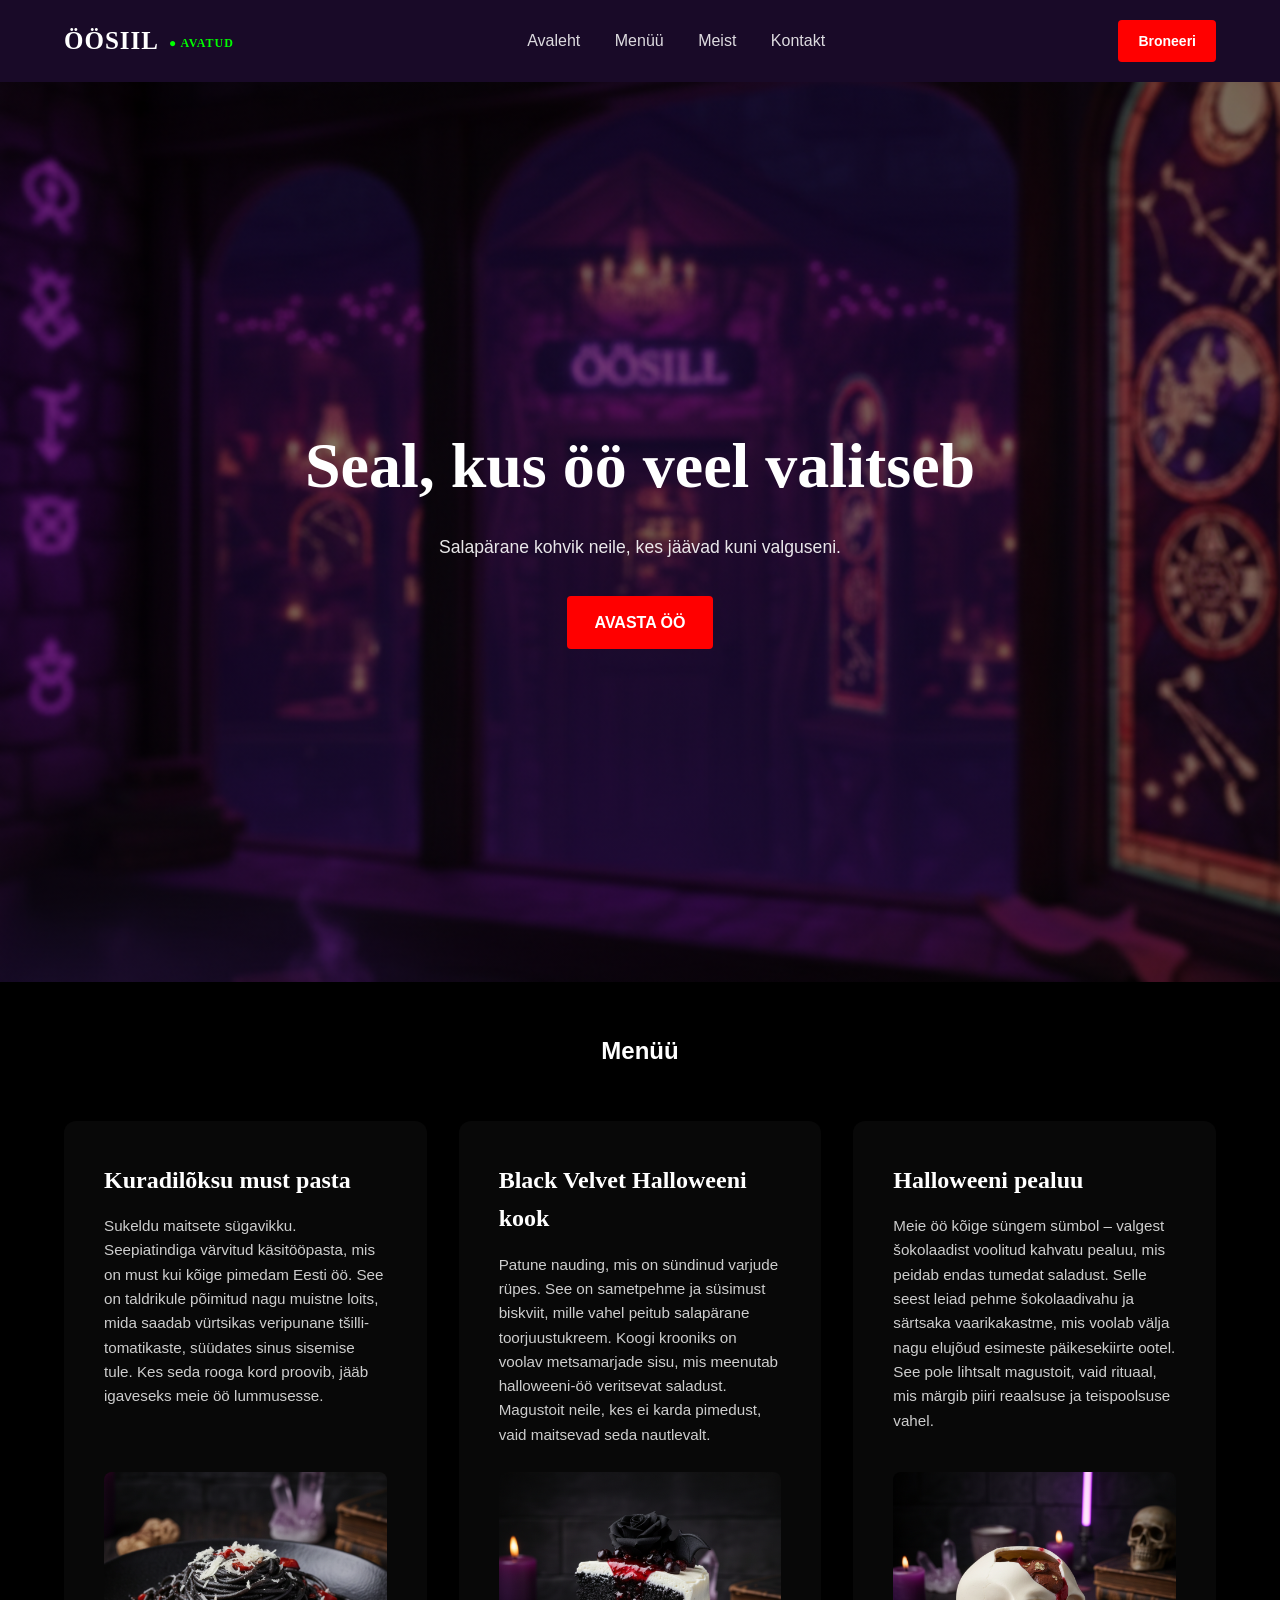
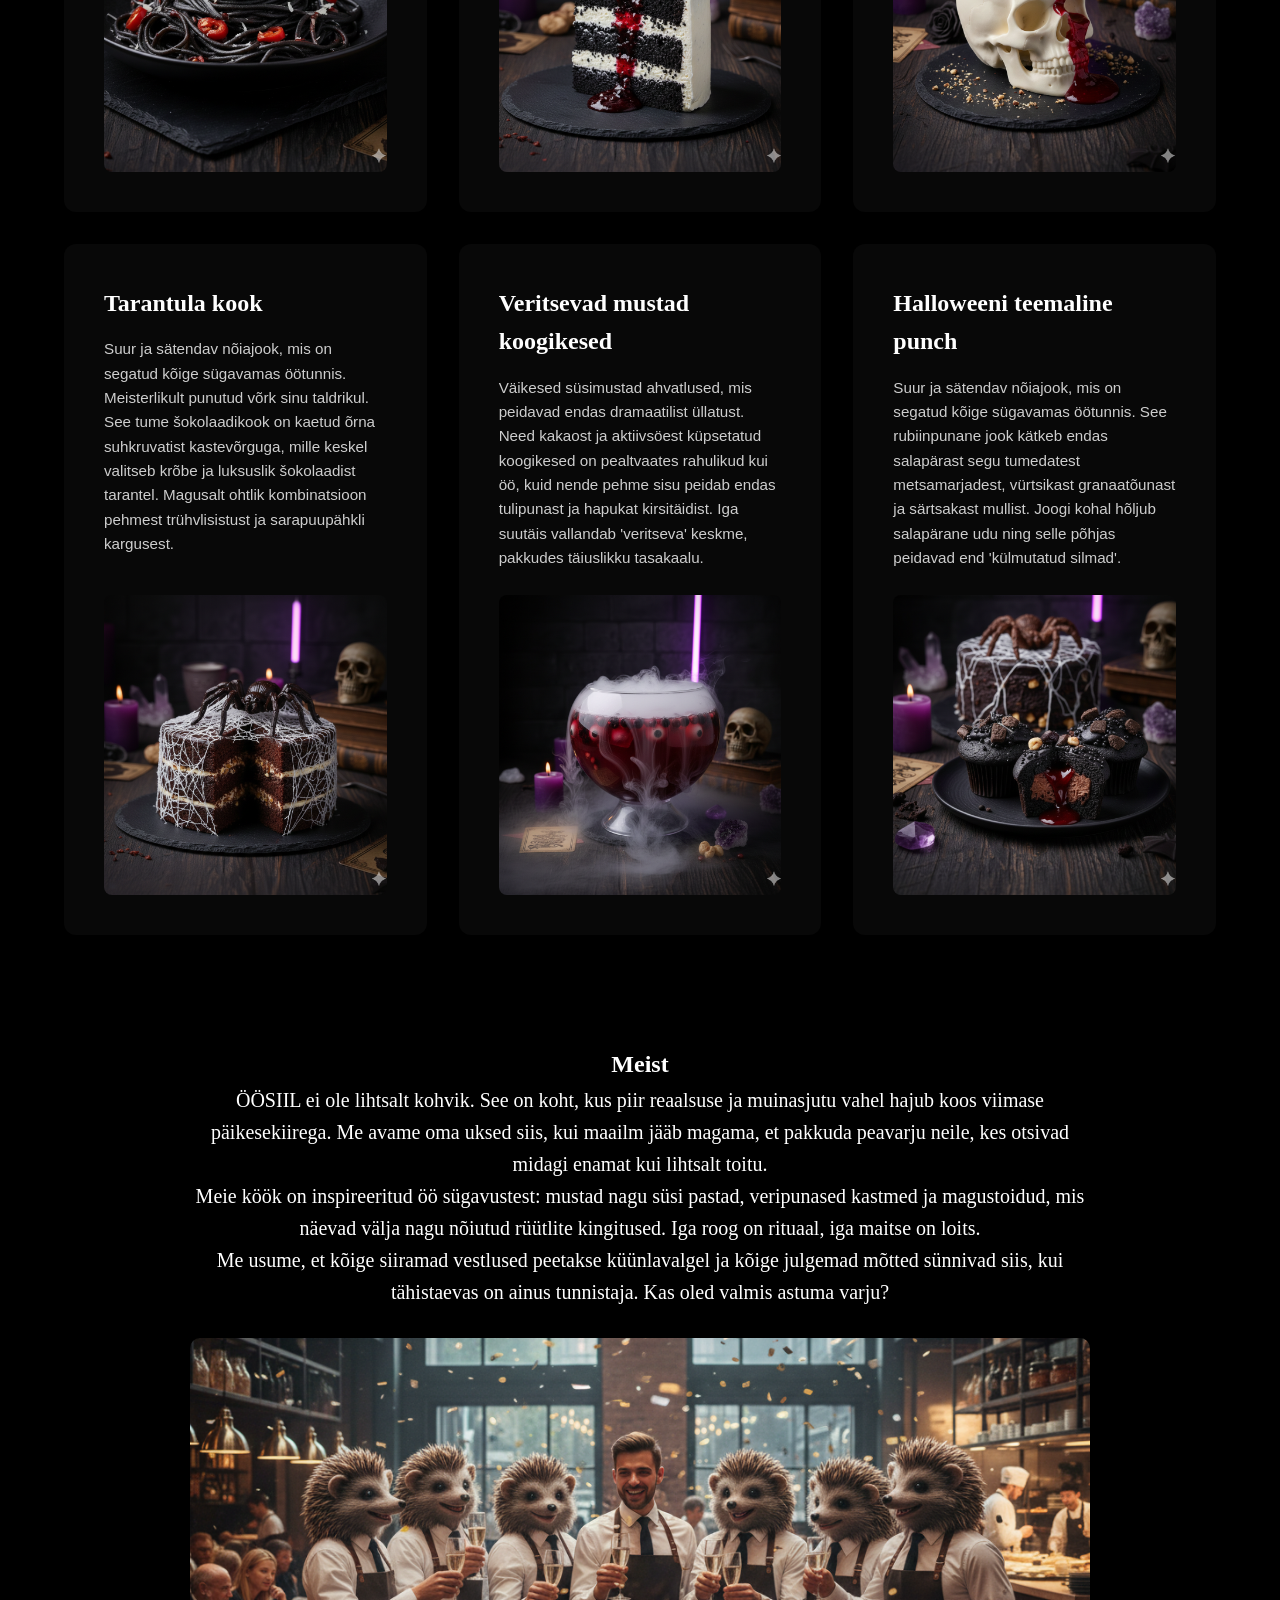
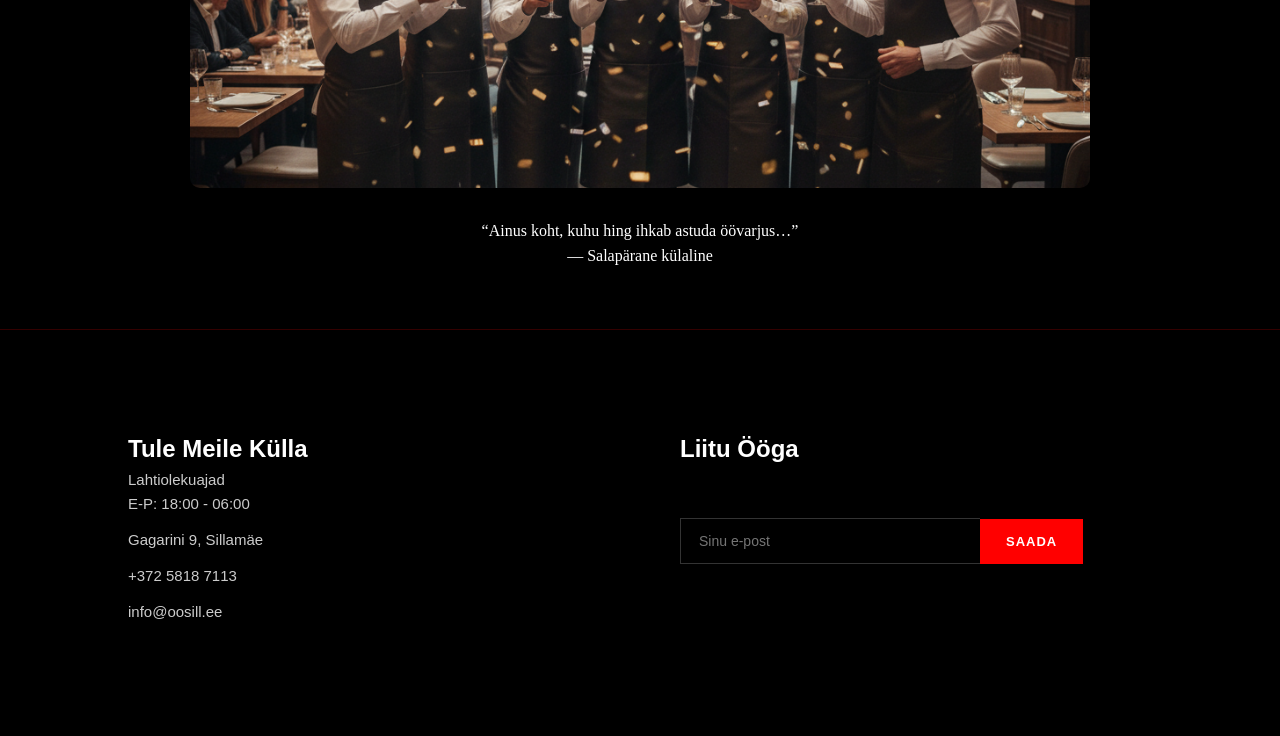
==== commit 729481d0: "Update index.html" ====
--- a/index.html
+++ b/index.html
@@ -18,7 +18,7 @@
     <a class="button js-open-modal" href="#">Broneeri</a>
 </header>
 <section id="Avaleht" class="glavnoe">
-    <div class="glavnoe-content">
+    <div class="glavnoecontent">
         <h1>Seal, kus öö veel valitseb</h1>
         <p>Salapärane kohvik neile, kes jäävad kuni valguseni.</p>
         <a class="button large js-open-modal" href="#">AVASTA ÖÖ</a>
@@ -99,14 +99,14 @@
 </section>
 
 <footer id="Kontakt" class="footer">
-    <div class="footer-left">
+    <div class="footerleft">
         <h2>Tule Meile Külla</h2>
         <p>Lahtiolekuajad<br>E-P: 18:00 - 06:00</p>
         <p>Gagarini 9, Sillamäe</p>
         <p>+372 5818 7113</p>
         <p>info@oosill.ee</p>
     </div>
-    <div class="footer-right">
+    <div class="footerright">
         <h2>Liitu Ööga</h2>
         <form>
             <input type="email" placeholder="Sinu e-post">
@@ -188,3 +188,4 @@
 </script>
 </body>
 </html>
+
--- a/style.css
+++ b/style.css
@@ -76,12 +76,12 @@
     text-align: center;
     padding: 20px;
 }
-.glavnoe-content h1 {
+.glavnoecontent h1 {
     font-family: 'Playfair Display', serif;
     font-size: clamp(32px, 8vw, 64px);
     margin-bottom: 15px;
 }
-.glavnoe-content p {
+.glavnoecontent p {
     max-width: 600px;
     margin: 0 auto 35px;
     opacity: 0.9;
@@ -148,7 +148,7 @@
     padding: 60px 20px;
     font-family: 'Playfair Display', serif;
 }
-.about-box {
+.aboutbox {
     max-width: 1200px;
     margin: 0 auto 60px;
     padding: clamp(20px, 5vw, 50px);
@@ -179,7 +179,7 @@
     background: #000;
     border-top: 1px solid rgba(255, 0, 0, 0.2);
 }
-.footer-left, .footer-right {
+.footerleft, .footerright {
     flex: 1; 
     min-width: 280px; 
 }
@@ -199,12 +199,12 @@
     line-height: 1.6;
 }
 /* Dlja podpiso4ki na restoran4ik */
-.footer-right form {
+.footerright form {
     display: flex;
     align-items: center;
     margin-top: 50px;
 }
-.footer-right input {
+.footerright input {
     background: transparent;
     border: 1px solid #333;
     border-right: none;
@@ -216,7 +216,7 @@
     outline: none;
     transition: 0.3s;
 }
-.footer-right button {
+.footerright button {
     background: red;
     color: white;
     border: 1px solid red;
@@ -228,7 +228,7 @@
     letter-spacing: 1px;
     transition: 0.3s;
 }
-.footer-right button:hover {
+.footerright button:hover {
     background: darkred;
 }
 /* MODALJNOE OKNO BRONIROVANIJA JA UMERLA */
@@ -241,7 +241,7 @@
     background-color: rgba(0, 0, 0, 0.9);
     backdrop-filter: blur(8px);
 }
-.modal-content {
+.modalcontent {
     background-color: #1a1a1a;
     margin: 8% auto;
     padding: 40px;
@@ -253,7 +253,7 @@
     text-align: center;
     box-shadow: 0 0 30px rgba(255, 0, 0, 0.1);
 }
-.modal-content h2 {
+.modalcontent h2 {
     font-family: 'Playfair Display', serif;
     font-size: 26px;
     margin-bottom: 30px;
@@ -329,7 +329,7 @@
 }
 /* Совсем узкие экраны (меньше 480px) — правки для формы */
 @media (max-width: 480px) {
-    .modal-content {
+    .modalcontent {
         padding: 30px 20px; 
         margin: 15% auto;   
     }  
@@ -340,3 +340,4 @@
         font-size: 20px;
     }
 }
+
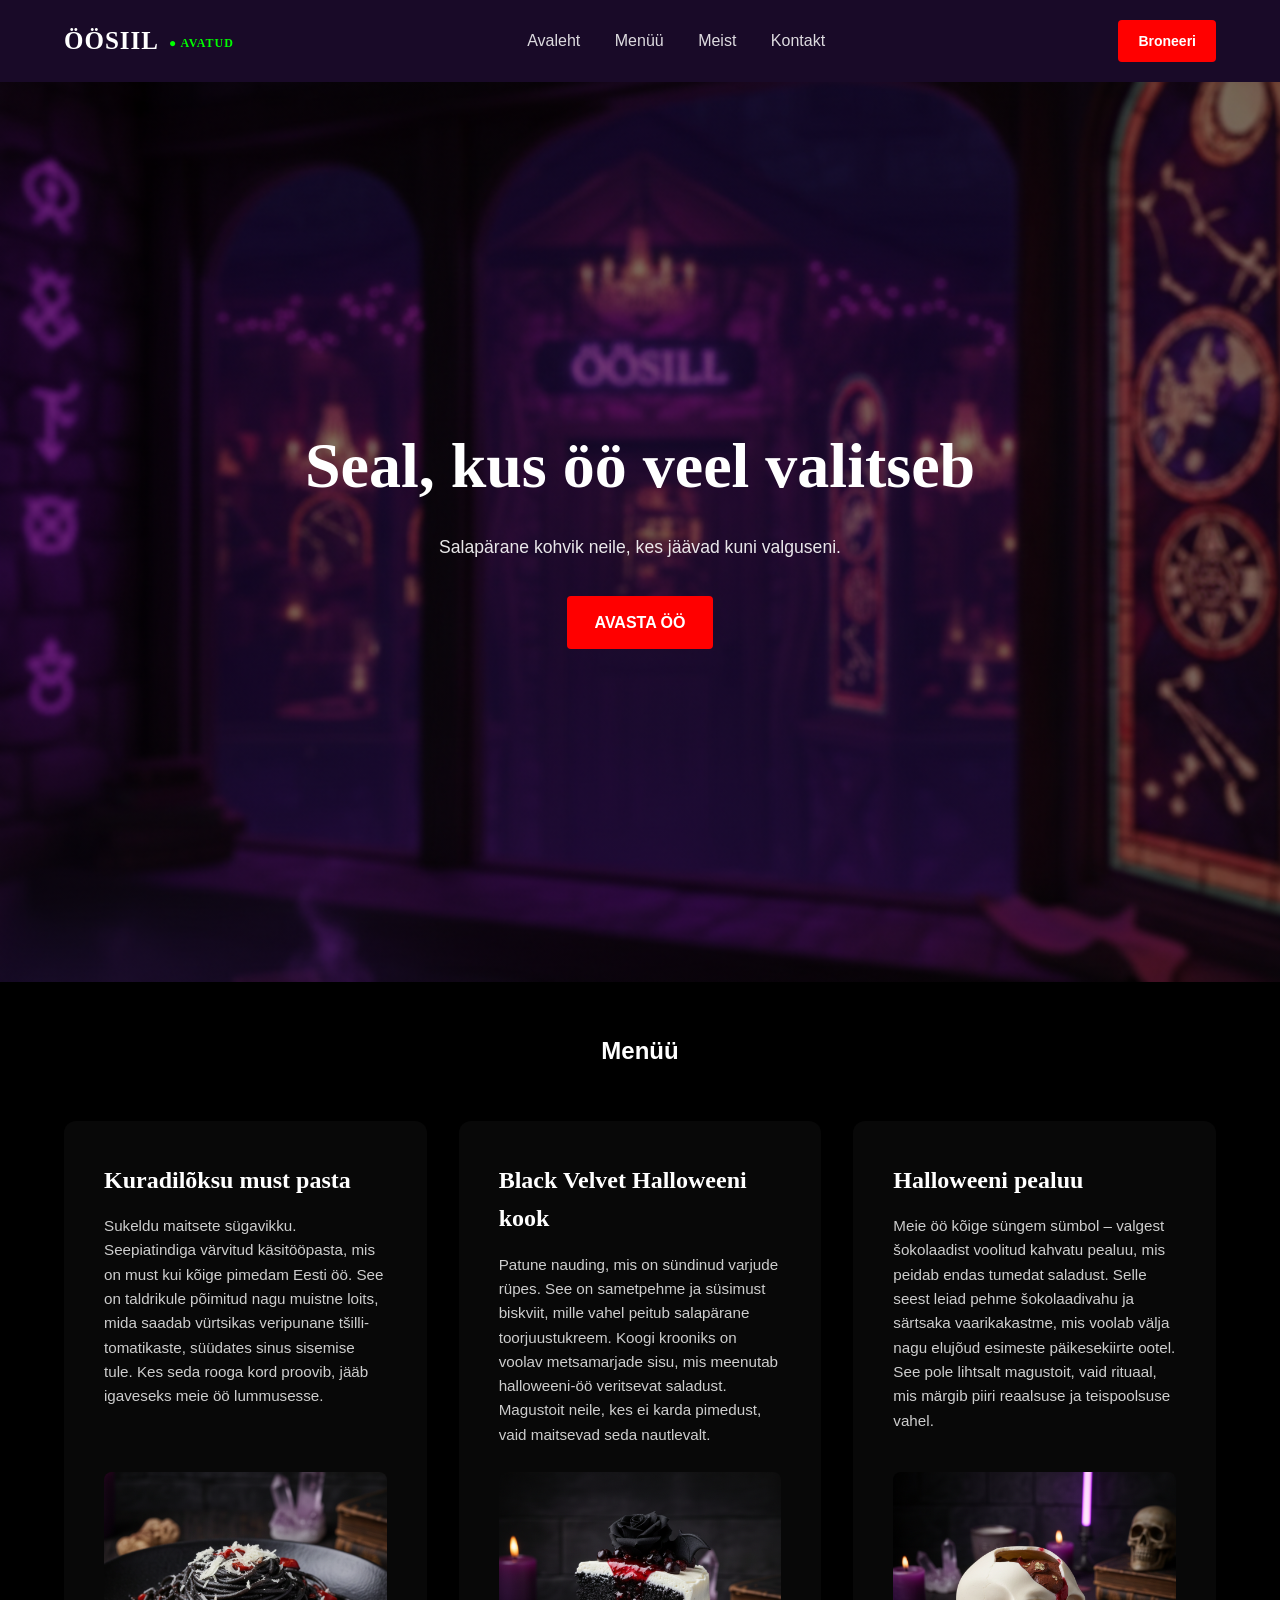
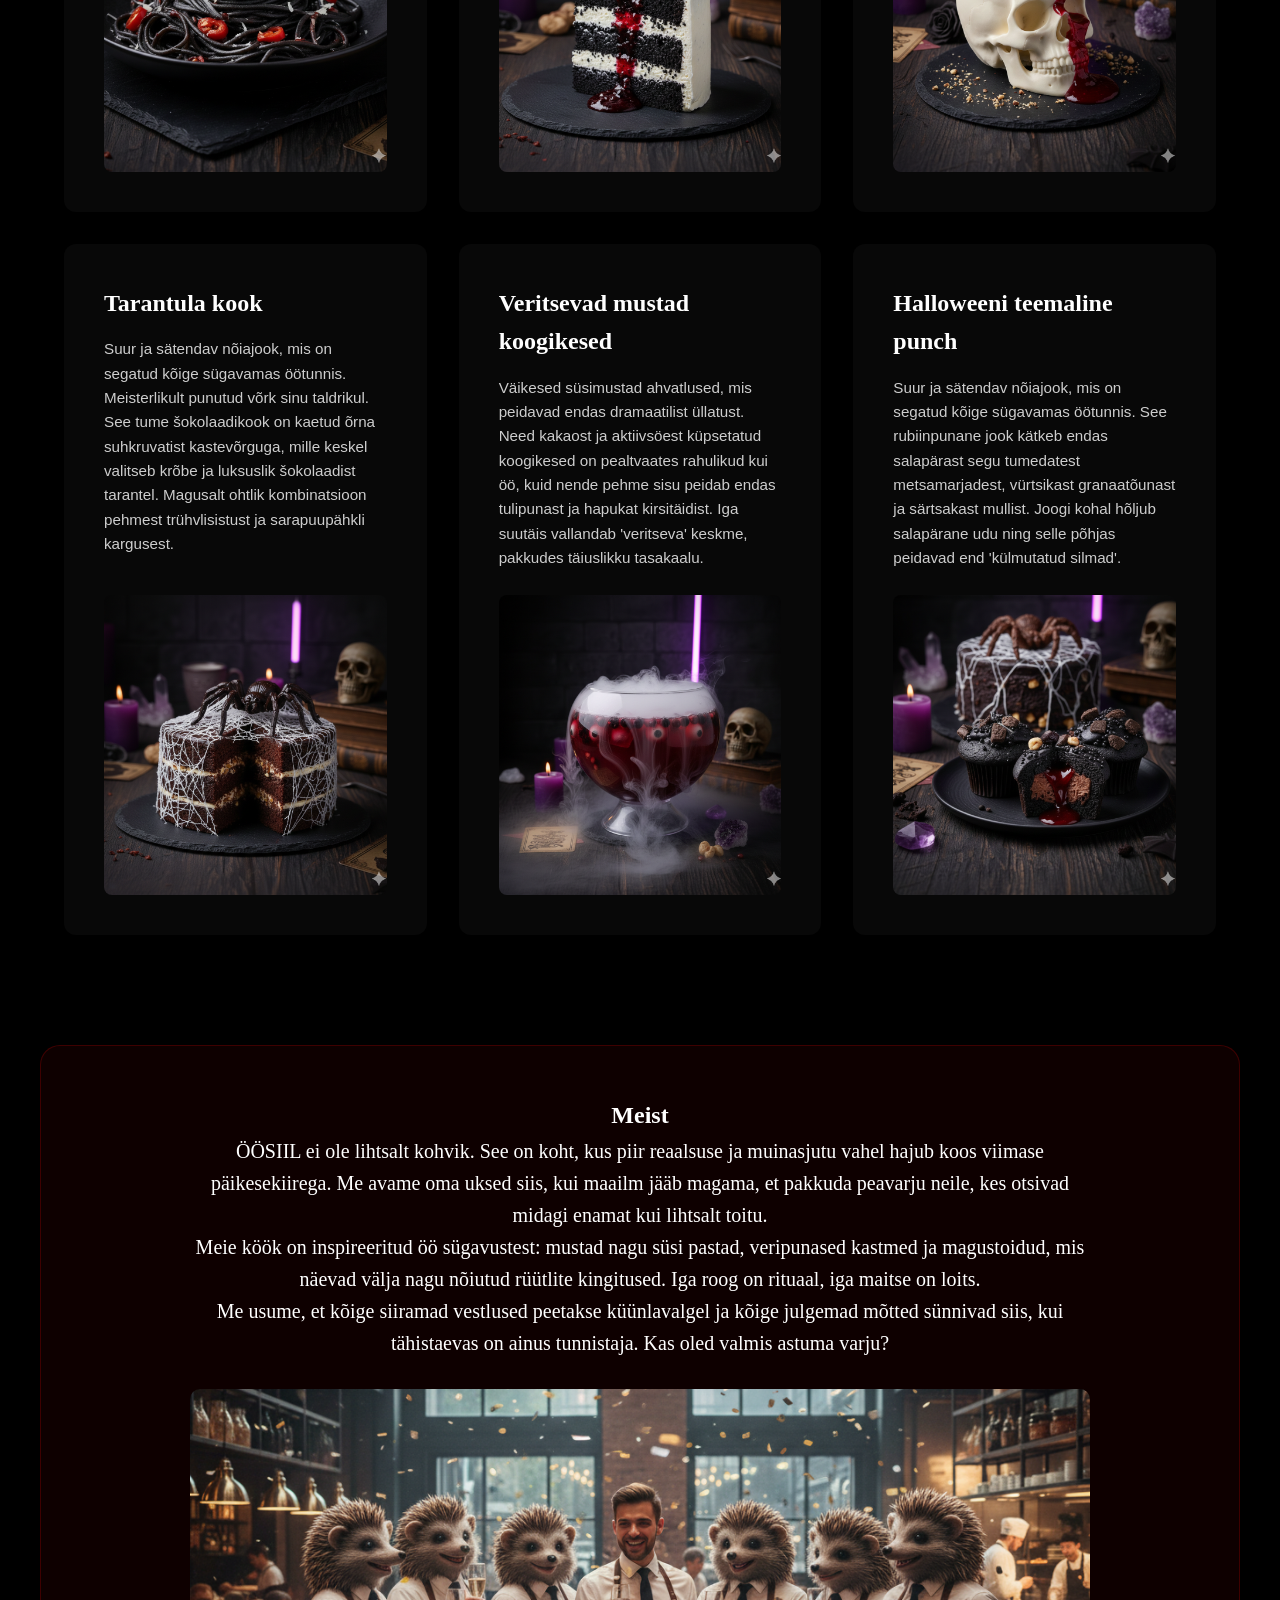
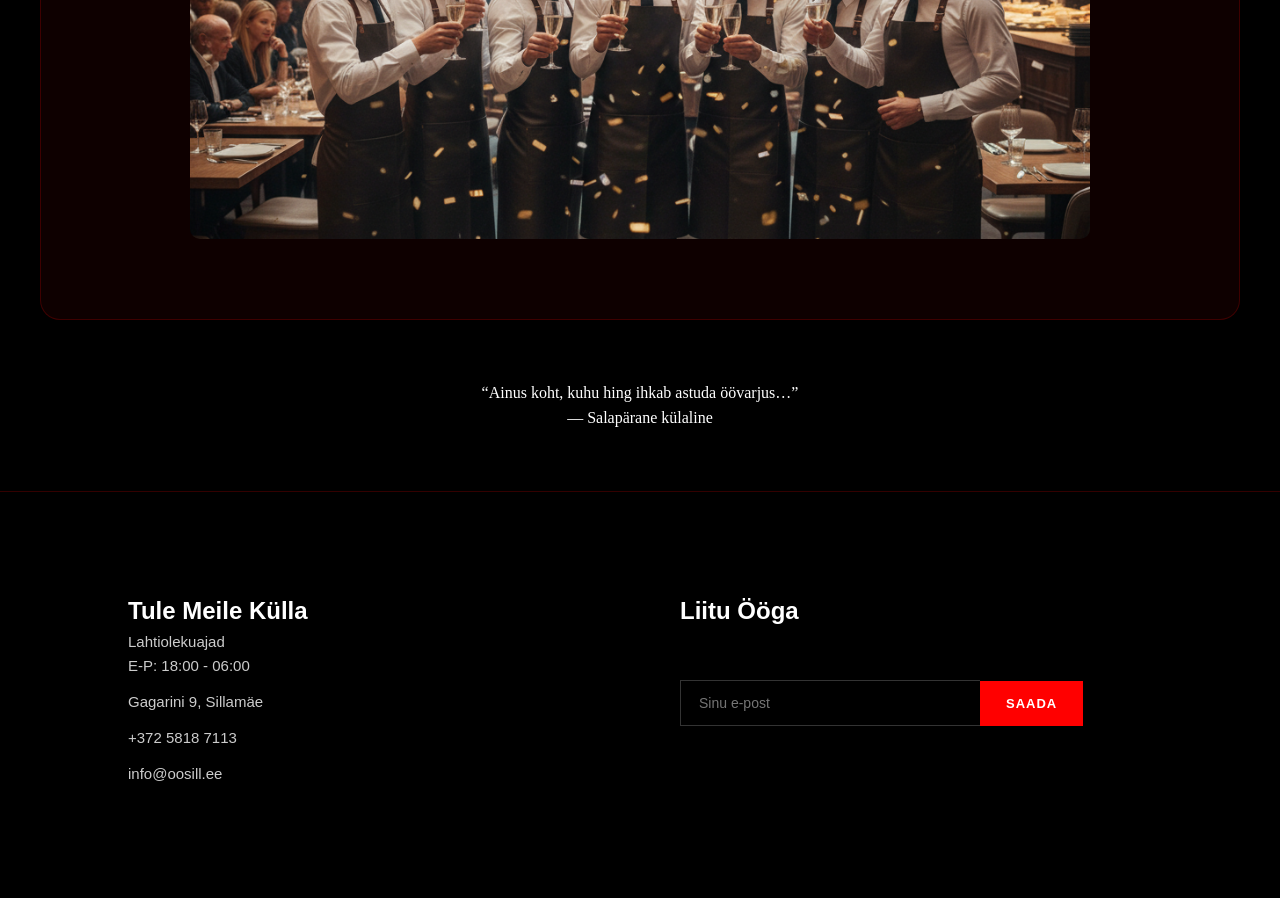
==== commit 31631f57: "Update index.html" ====
--- a/index.html
+++ b/index.html
@@ -85,7 +85,7 @@
 </section>
 
 <section id="Meist" class="quote">
-    <div class="about-box">
+    <div class="aboutbox">
         <h2 class="text3">Meist</h2>
         <div class="text2">
             <p>ÖÖSIIL ei ole lihtsalt kohvik. See on koht, kus piir reaalsuse ja muinasjutu vahel hajub koos viimase päikesekiirega. Me avame oma uksed siis, kui maailm jääb magama, et pakkuda peavarju neile, kes otsivad midagi enamat kui lihtsalt toitu.<br>
@@ -116,7 +116,7 @@
 </footer>
 
 <div id="bookingModal" class="modal">
-    <div class="modal-content">
+    <div class="modalcontent">
         <span class="close">&times;</span>
         <h2>Broneeri laud</h2>
         <form id="bookingForm">
@@ -189,3 +189,4 @@
 </body>
 </html>
 
+
